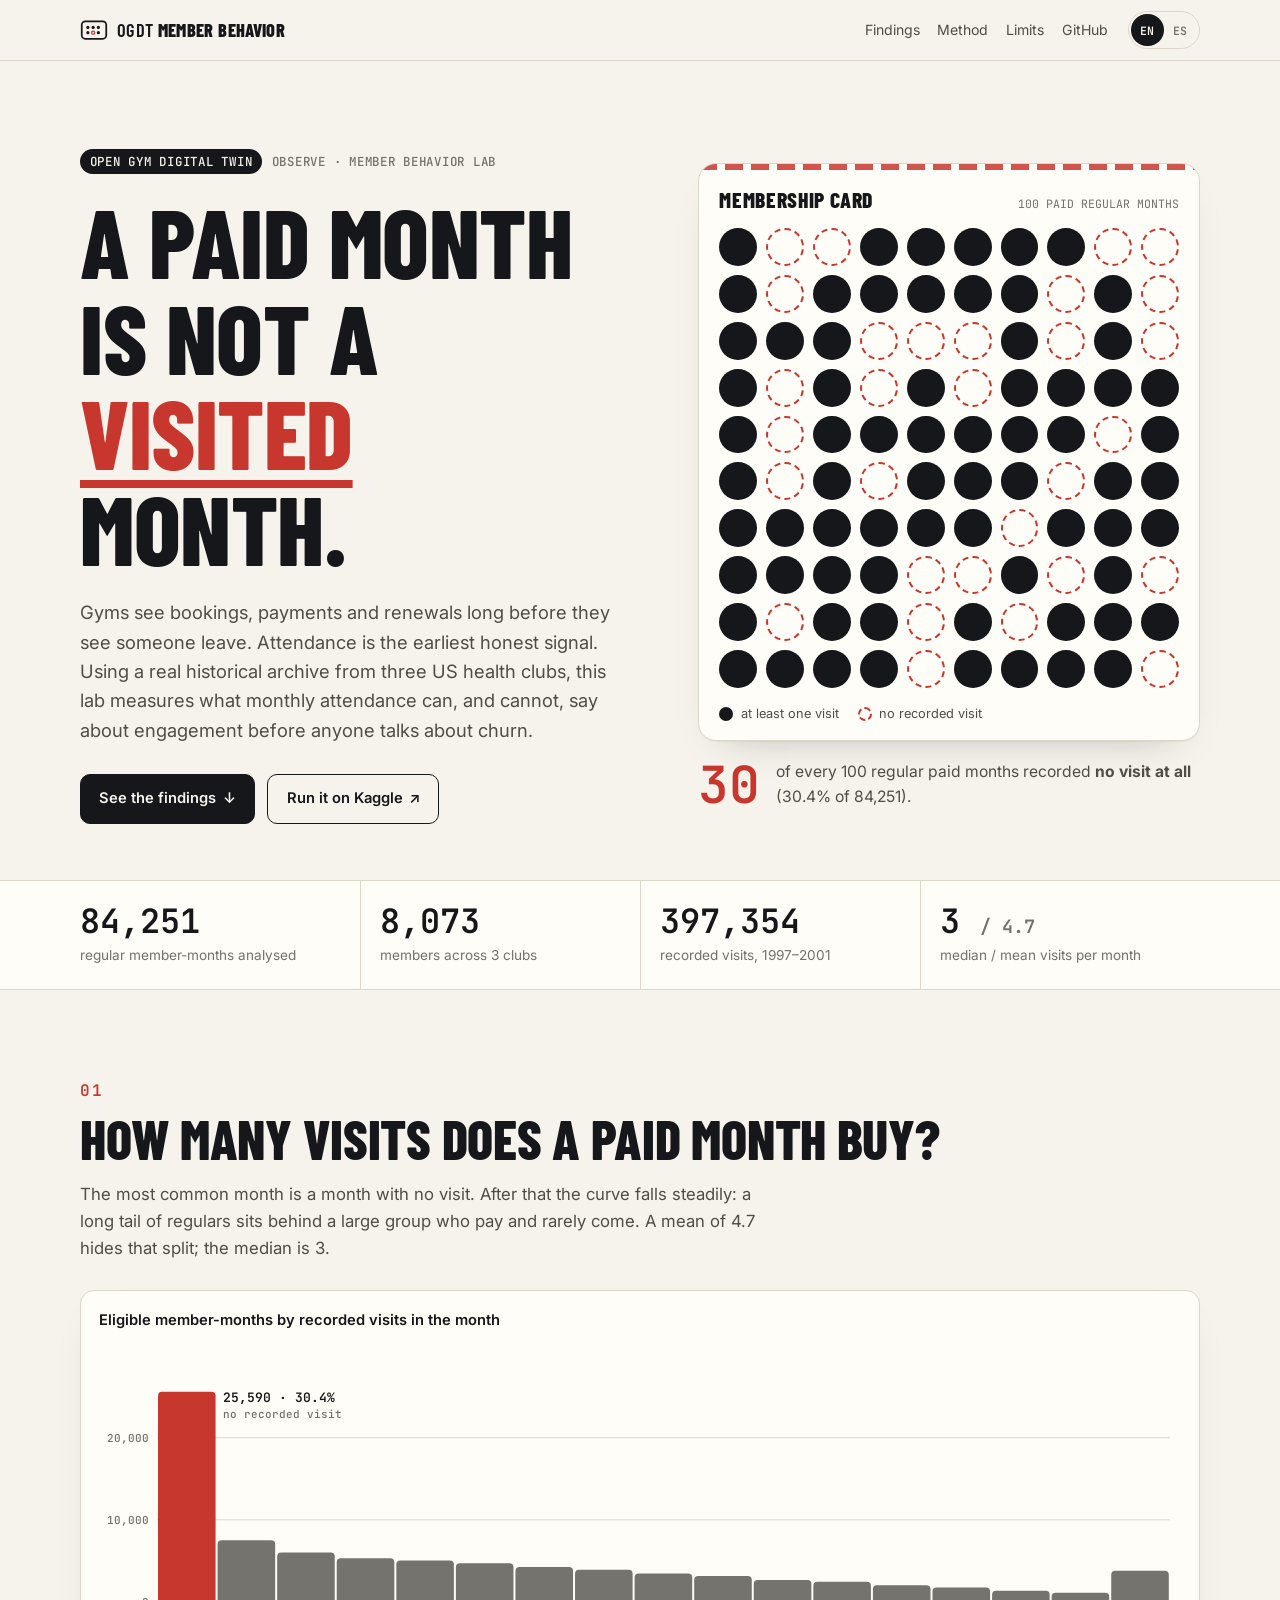
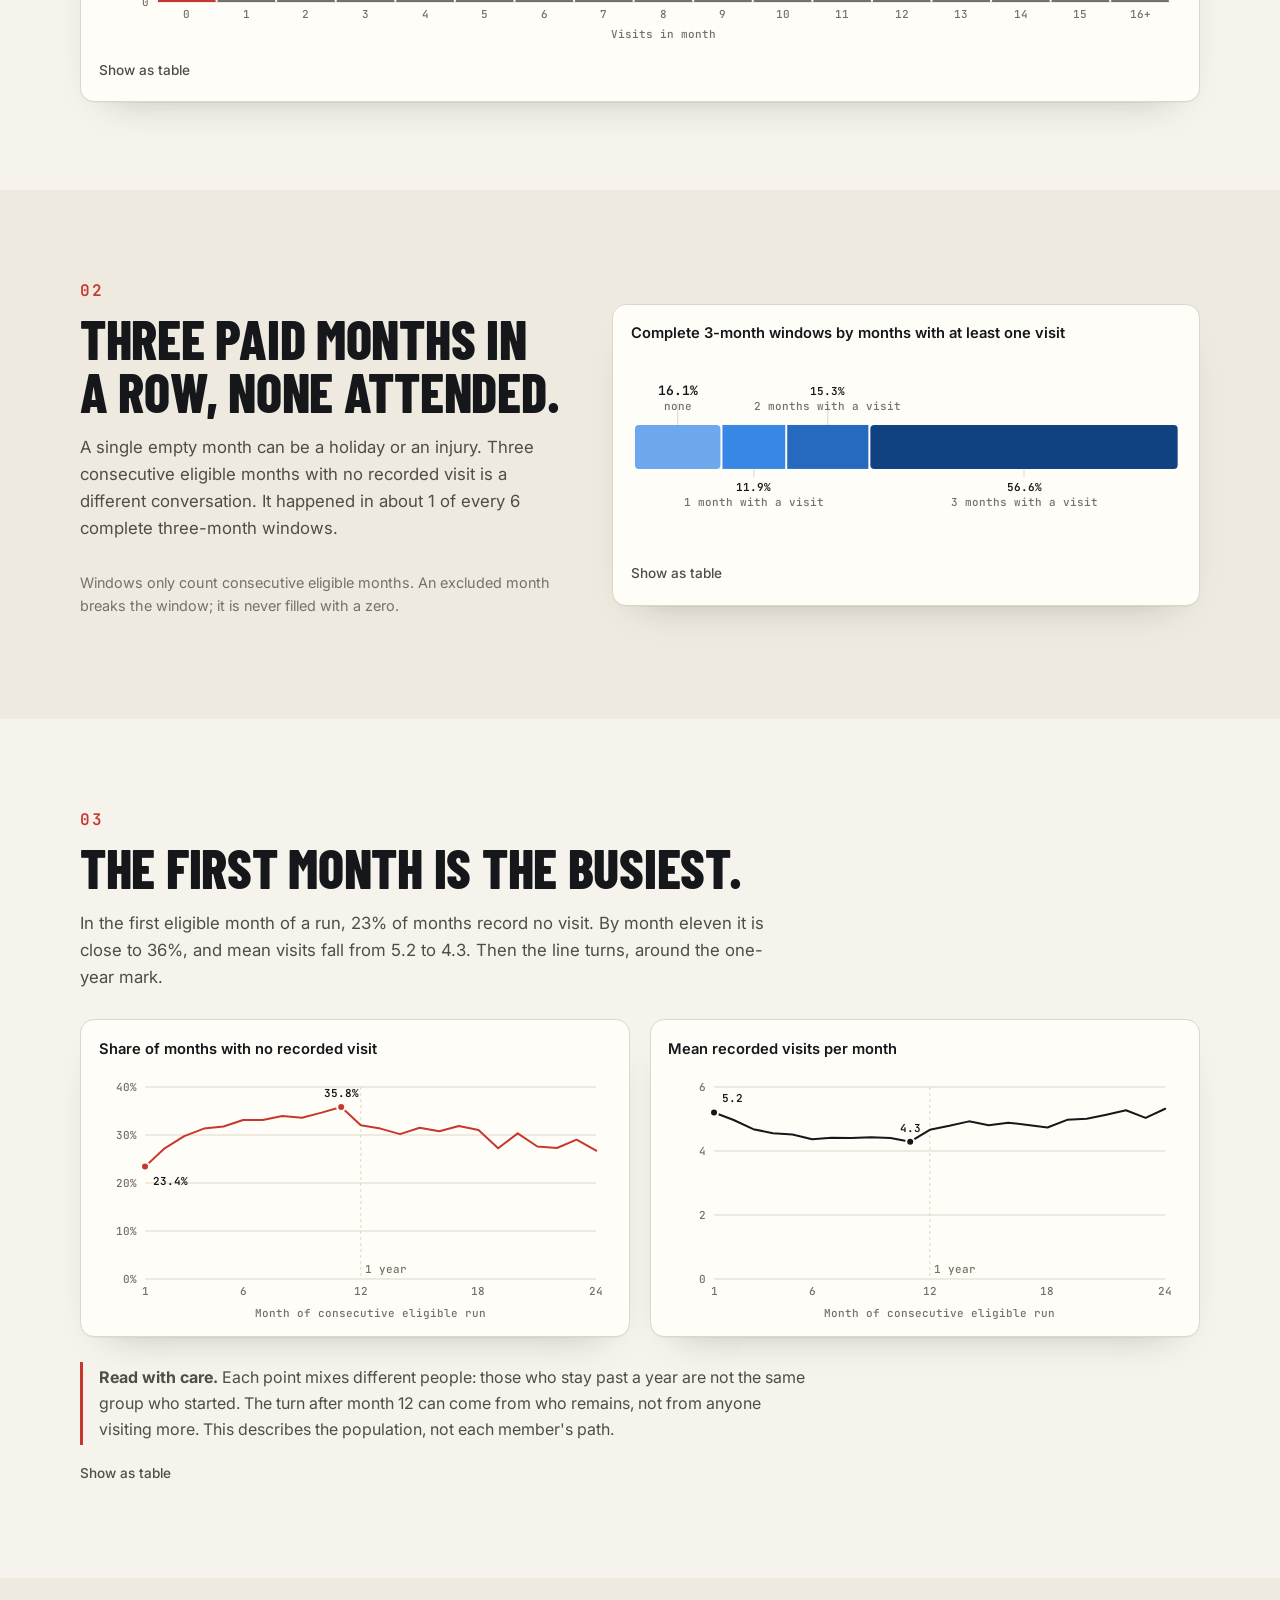
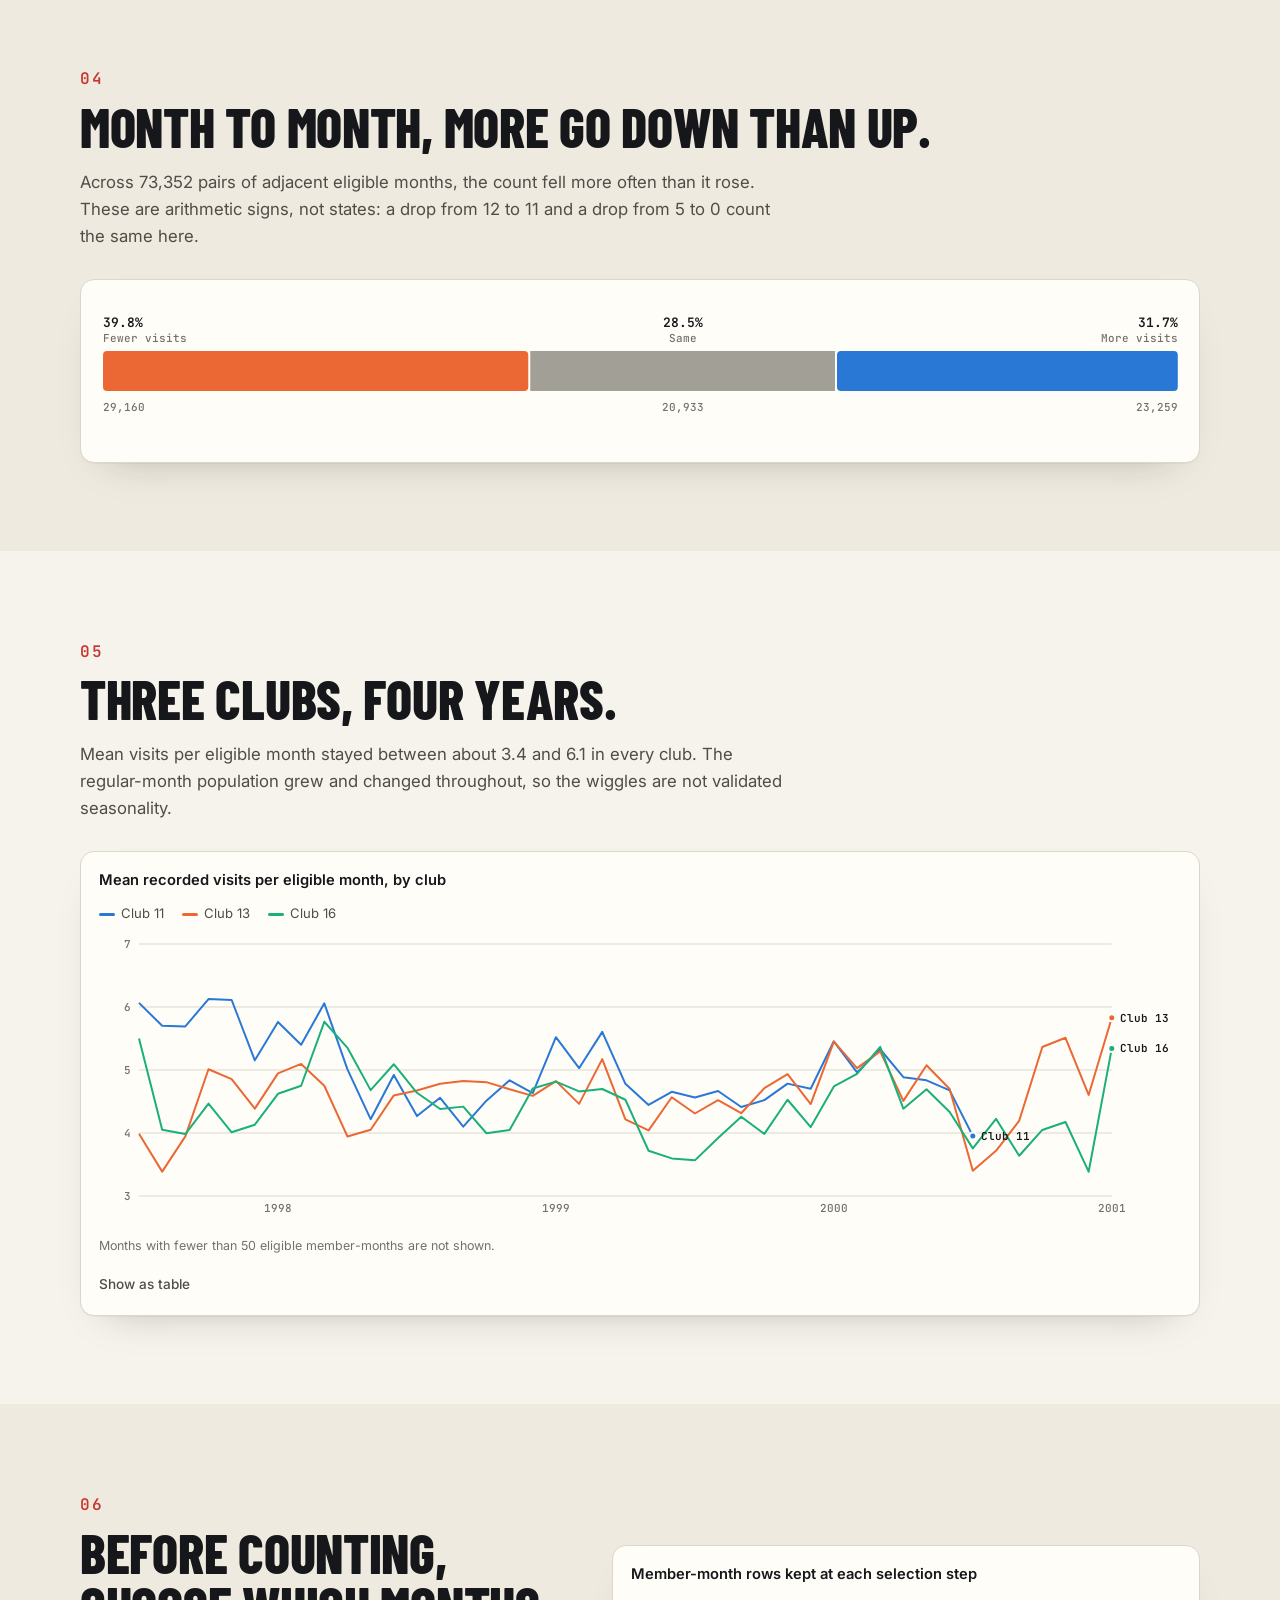
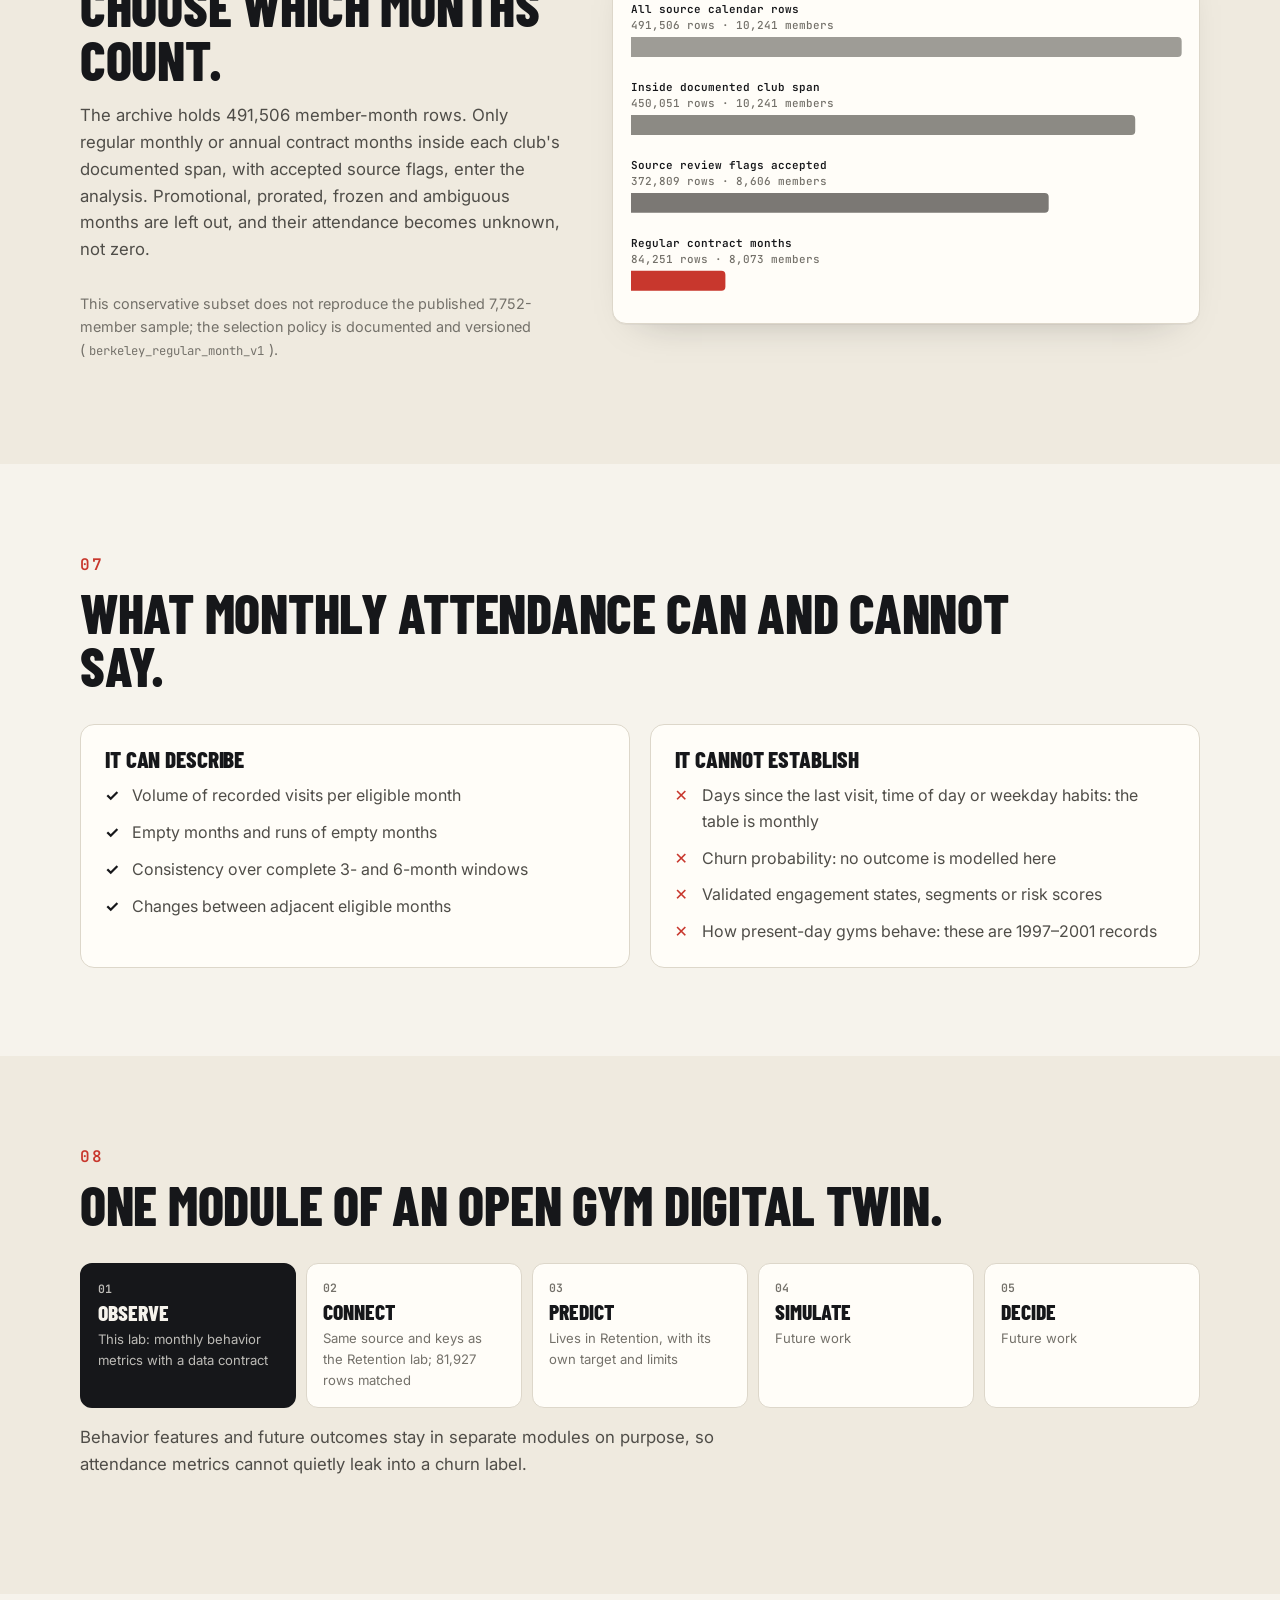
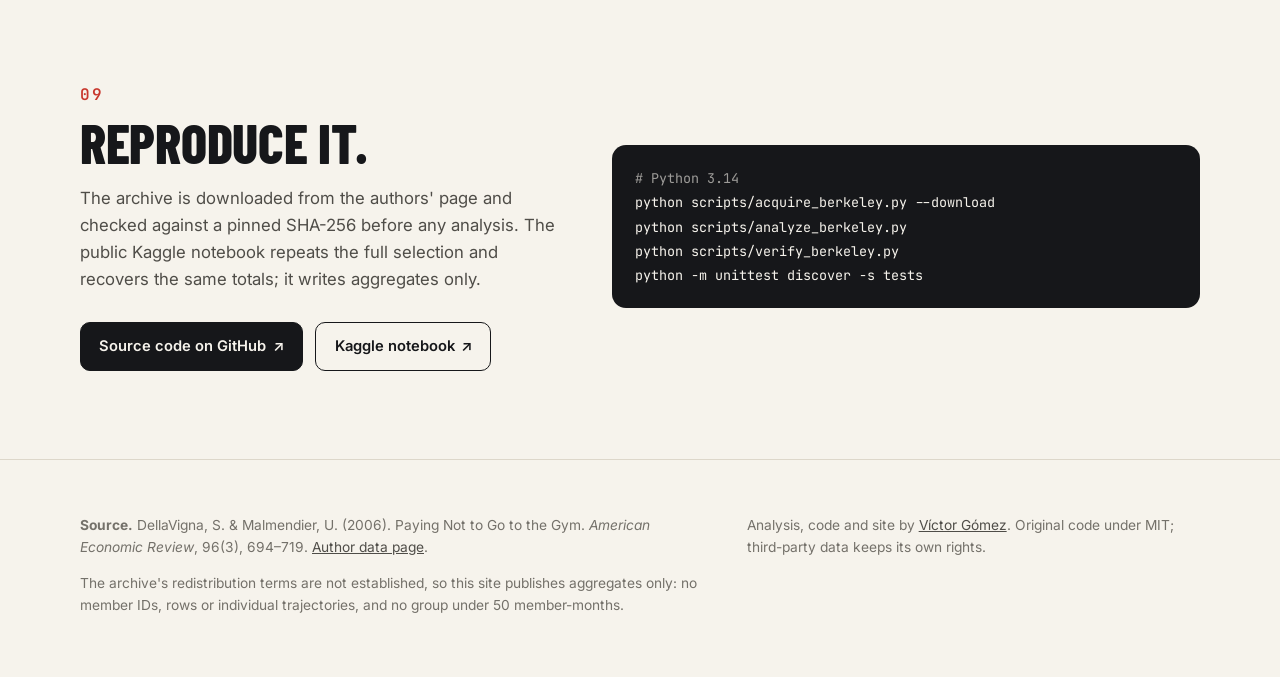
==== site/index.html @ 1318f7d4 "Prepare public release: site, clearer README, author download, aggregate-only notebook Why each chan" ====
<!doctype html>
<html lang="en">
<head>
<meta charset="utf-8">
<meta name="viewport" content="width=device-width,initial-scale=1">
<title>OGDT Member Behavior · A paid month is not a visited month</title>
<meta name="title-en" content="OGDT Member Behavior · A paid month is not a visited month">
<meta name="title-es" content="OGDT Member Behavior · Un mes pagado no es un mes entrenado">
<meta name="description" content="What can attendance alone tell us about gym member engagement before anyone talks about churn? A reproducible look at 84,251 regular member-months from a real historical health-club archive.">
<meta property="og:title" content="OGDT Member Behavior · A paid month is not a visited month">
<meta property="og:description" content="3 in 10 regular paid months recorded no visit. A reproducible, aggregate-only study of 84,251 member-months from a real historical health-club archive.">
<meta property="og:image" content="https://ogdt-member-behavior.vercel.app/assets/og.png">
<meta property="og:type" content="article">
<meta name="twitter:card" content="summary_large_image">
<meta name="theme-color" content="#f6f3ec" media="(prefers-color-scheme: light)">
<meta name="theme-color" content="#121315" media="(prefers-color-scheme: dark)">
<link rel="icon" href="assets/favicon.svg" type="image/svg+xml">
<link rel="preconnect" href="https://fonts.googleapis.com"><link rel="preconnect" href="https://fonts.gstatic.com" crossorigin>
<link href="https://fonts.googleapis.com/css2?family=Barlow+Condensed:wght@600;700;800&family=Inter:wght@400;500;600&family=JetBrains+Mono:wght@400;500;600&display=swap" rel="stylesheet">
<link rel="stylesheet" href="assets/site.css">
<script src="assets/lang.js"></script>
</head>
<body>
<a class="skip" href="#main"><span data-l="en">Skip to content</span><span data-l="es">Ir al contenido</span></a>
<header class="topbar">
  <div class="wrap bar">
    <a class="brand" href="#top" aria-label="OGDT Member Behavior">
      <svg viewBox="0 0 32 32" aria-hidden="true"><rect x="2" y="6" width="28" height="20" rx="4" fill="none" stroke="currentColor" stroke-width="2"/><g fill="currentColor"><circle cx="9" cy="13" r="1.8"/><circle cx="15" cy="13" r="1.8"/><circle cx="21" cy="13" r="1.8"/><circle cx="9" cy="19" r="1.8"/></g><circle cx="15" cy="19" r="1.8" fill="none" stroke="var(--accent)" stroke-width="1.4"/><circle cx="21" cy="19" r="1.8" fill="currentColor"/></svg>
      <span>OGDT <b>Member Behavior</b></span>
    </a>
    <nav class="nav" aria-label="Site">
      <a href="#visits"><span data-l="en">Findings</span><span data-l="es">Hallazgos</span></a>
      <a href="#method"><span data-l="en">Method</span><span data-l="es">Método</span></a>
      <a href="#limits"><span data-l="en">Limits</span><span data-l="es">Límites</span></a>
      <a href="https://github.com/victorgomezadapty/ogdt-member-behavior">GitHub</a>
    </nav>
    <div class="lang" role="group" aria-label="Language / Idioma">
      <button type="button" data-set-lang="en" aria-pressed="true">EN</button>
      <button type="button" data-set-lang="es" aria-pressed="false">ES</button>
    </div>
  </div>
</header>

<main id="main">
<section class="hero" id="top">
  <div class="wrap hero-grid">
    <div class="hero-copy">
      <p class="kicker"><span class="pill">Open Gym Digital Twin</span><span data-l="en">Observe · member behavior lab</span><span data-l="es">Observar · laboratorio de comportamiento</span></p>
      <h1 data-l="en">A paid month<br>is not a <em>visited</em> month.</h1>
      <h1 data-l="es">Un mes pagado<br>no es un mes <em>entrenado</em>.</h1>
      <p class="lead" data-l="en">Gyms see bookings, payments and renewals long before they see someone leave. Attendance is the earliest honest signal. Using a real historical archive from three US health clubs, this lab measures what monthly attendance can, and cannot, say about engagement before anyone talks about churn.</p>
      <p class="lead" data-l="es">Los gimnasios ven reservas, pagos y renovaciones mucho antes de ver a alguien irse. La asistencia es la señal honesta más temprana. Con un archivo histórico real de tres clubes de EE. UU., este laboratorio mide qué puede decir, y qué no, la asistencia mensual sobre el compromiso antes de hablar de churn.</p>
      <div class="cta">
        <a class="btn primary" href="#visits"><span data-l="en">See the findings</span><span data-l="es">Ver los hallazgos</span> ↓</a>
        <a class="btn" href="https://www.kaggle.com/code/vctorandrsgmezlpez/ogdt-member-behavior-monthly-gym-attendance"><span data-l="en">Run it on Kaggle</span><span data-l="es">Ejecutarlo en Kaggle</span> ↗</a>
      </div>
    </div>
    <figure class="card-wrap" aria-labelledby="card-caption">
      <div class="member-card">
        <div class="card-head">
          <span class="card-title"><span data-l="en">Membership card</span><span data-l="es">Tarjeta de socio</span></span>
          <span class="card-sub mono"><span data-l="en">100 paid regular months</span><span data-l="es">100 meses regulares pagados</span></span>
        </div>
        <div class="punches" id="punches" aria-hidden="true"></div>
        <div class="card-foot">
          <span class="legend-item"><i class="sw punched"></i><span data-l="en">at least one visit</span><span data-l="es">al menos una visita</span></span>
          <span class="legend-item"><i class="sw empty"></i><span data-l="en">no recorded visit</span><span data-l="es">ninguna visita registrada</span></span>
        </div>
      </div>
      <figcaption id="card-caption"><b class="big mono" data-count="30">30</b><span data-l="en">of every 100 regular paid months recorded <b>no visit at all</b> (30.4% of 84,251).</span><span data-l="es">de cada 100 meses regulares pagados <b>no registraron ninguna visita</b> (30,4 % de 84.251).</span></figcaption>
    </figure>
  </div>
</section>

<section class="stats" aria-label="Key numbers">
  <div class="wrap stat-grid">
    <div class="stat"><b class="mono" data-fmt="eligible_rows">84,251</b><span data-l="en">regular member-months analysed</span><span data-l="es">meses-socio regulares analizados</span></div>
    <div class="stat"><b class="mono" data-fmt="eligible_members">8,073</b><span data-l="en">members across 3 clubs</span><span data-l="es">socios en 3 clubes</span></div>
    <div class="stat"><b class="mono" data-fmt="recorded_events_in_eligible_rows">397,354</b><span data-l="en">recorded visits, 1997–2001</span><span data-l="es">visitas registradas, 1997–2001</span></div>
    <div class="stat"><b class="mono">3 <small>/ 4.7</small></b><span data-l="en">median / mean visits per month</span><span data-l="es">visitas por mes, mediana / media</span></div>
  </div>
</section>

<section class="chapter" id="visits">
  <div class="wrap">
    <p class="eyebrow mono">01</p>
    <h2 data-l="en">How many visits does a paid month buy?</h2>
    <h2 data-l="es">¿Cuántas visitas compra un mes pagado?</h2>
    <p class="intro" data-l="en">The most common month is a month with no visit. After that the curve falls steadily: a long tail of regulars sits behind a large group who pay and rarely come. A mean of 4.7 hides that split; the median is 3.</p>
    <p class="intro" data-l="es">El mes más frecuente es un mes sin visitas. Después la curva baja de forma sostenida: detrás de un gran grupo que paga y casi no viene hay una cola larga de habituales. La media de 4,7 esconde esa división; la mediana es 3.</p>
    <div class="chart-card">
      <div class="chart-title"><span data-l="en">Eligible member-months by recorded visits in the month</span><span data-l="es">Meses-socio elegibles según visitas registradas en el mes</span></div>
      <div class="chart" id="chart-hist" role="img" aria-label="Histogram of member-months by visits per month"></div>
      <details class="table-view"><summary><span data-l="en">Show as table</span><span data-l="es">Ver como tabla</span></summary><div data-table="hist"></div></details>
    </div>
  </div>
</section>

<section class="chapter alt" id="windows">
  <div class="wrap two-col">
    <div>
      <p class="eyebrow mono">02</p>
      <h2 data-l="en">Three paid months in a row, none attended.</h2>
      <h2 data-l="es">Tres meses pagados seguidos, ninguno entrenado.</h2>
      <p class="intro" data-l="en">A single empty month can be a holiday or an injury. Three consecutive eligible months with no recorded visit is a different conversation. It happened in about 1 of every 6 complete three-month windows.</p>
      <p class="intro" data-l="es">Un mes vacío puede ser vacaciones o una lesión. Tres meses elegibles seguidos sin ninguna visita registrada es otra conversación. Ocurrió en cerca de 1 de cada 6 ventanas completas de tres meses.</p>
      <p class="note" data-l="en">Windows only count consecutive eligible months. An excluded month breaks the window; it is never filled with a zero.</p>
      <p class="note" data-l="es">Las ventanas solo cuentan meses elegibles consecutivos. Un mes excluido rompe la ventana; nunca se rellena con un cero.</p>
    </div>
    <div class="chart-card">
      <div class="chart-title"><span data-l="en">Complete 3-month windows by months with at least one visit</span><span data-l="es">Ventanas completas de 3 meses según meses con al menos una visita</span></div>
      <div class="chart" id="chart-windows" role="img" aria-label="Share of three-month windows by number of months with a visit"></div>
      <details class="table-view"><summary><span data-l="en">Show as table</span><span data-l="es">Ver como tabla</span></summary><div data-table="windows"></div></details>
    </div>
  </div>
</section>

<section class="chapter" id="streak">
  <div class="wrap">
    <p class="eyebrow mono">03</p>
    <h2 data-l="en">The first month is the busiest.</h2>
    <h2 data-l="es">El primer mes es el más activo.</h2>
    <p class="intro" data-l="en">In the first eligible month of a run, 23% of months record no visit. By month eleven it is close to 36%, and mean visits fall from 5.2 to 4.3. Then the line turns, around the one-year mark.</p>
    <p class="intro" data-l="es">En el primer mes elegible de una racha, el 23 % de los meses no registra visitas. Hacia el mes once se acerca al 36 %, y la media baja de 5,2 a 4,3. Después la línea gira, alrededor del año.</p>
    <div class="grid-2">
      <div class="chart-card">
        <div class="chart-title"><span data-l="en">Share of months with no recorded visit</span><span data-l="es">Proporción de meses sin visita registrada</span></div>
        <div class="chart" id="chart-zero" role="img" aria-label="Share of zero-visit months by month of consecutive run"></div>
      </div>
      <div class="chart-card">
        <div class="chart-title"><span data-l="en">Mean recorded visits per month</span><span data-l="es">Media de visitas registradas por mes</span></div>
        <div class="chart" id="chart-mean" role="img" aria-label="Mean visits by month of consecutive run"></div>
      </div>
    </div>
    <p class="caveat"><b data-l="en">Read with care.</b><b data-l="es">Leer con cuidado.</b> <span data-l="en">Each point mixes different people: those who stay past a year are not the same group who started. The turn after month 12 can come from who remains, not from anyone visiting more. This describes the population, not each member's path.</span><span data-l="es">Cada punto mezcla personas distintas: quienes siguen después de un año no son el mismo grupo que empezó. El giro tras el mes 12 puede deberse a quién permanece, no a que alguien venga más. Describe a la población, no el recorrido de cada socio.</span></p>
    <details class="table-view"><summary><span data-l="en">Show as table</span><span data-l="es">Ver como tabla</span></summary><div data-table="streak"></div></details>
  </div>
</section>

<section class="chapter alt" id="change">
  <div class="wrap">
    <p class="eyebrow mono">04</p>
    <h2 data-l="en">Month to month, more go down than up.</h2>
    <h2 data-l="es">De un mes al siguiente, bajan más de los que suben.</h2>
    <p class="intro" data-l="en">Across 73,352 pairs of adjacent eligible months, the count fell more often than it rose. These are arithmetic signs, not states: a drop from 12 to 11 and a drop from 5 to 0 count the same here.</p>
    <p class="intro" data-l="es">En 73.352 pares de meses elegibles contiguos, el conteo bajó más veces de las que subió. Son signos aritméticos, no estados: pasar de 12 a 11 y de 5 a 0 cuentan igual aquí.</p>
    <div class="chart-card">
      <div class="chart" id="chart-change" role="img" aria-label="Share of adjacent month pairs with fewer, equal or more visits"></div>
    </div>
  </div>
</section>

<section class="chapter" id="clubs">
  <div class="wrap">
    <p class="eyebrow mono">05</p>
    <h2 data-l="en">Three clubs, four years.</h2>
    <h2 data-l="es">Tres clubes, cuatro años.</h2>
    <p class="intro" data-l="en">Mean visits per eligible month stayed between about 3.4 and 6.1 in every club. The regular-month population grew and changed throughout, so the wiggles are not validated seasonality.</p>
    <p class="intro" data-l="es">La media de visitas por mes elegible se mantuvo entre 3,4 y 6,1 aproximadamente en todos los clubes. La población de meses regulares creció y cambió todo el tiempo, así que las oscilaciones no son una estacionalidad validada.</p>
    <div class="chart-card">
      <div class="chart-title"><span data-l="en">Mean recorded visits per eligible month, by club</span><span data-l="es">Media de visitas registradas por mes elegible, por club</span></div>
      <div class="chart-legend" id="legend-clubs"></div>
      <div class="chart" id="chart-clubs" role="img" aria-label="Mean visits per eligible month over time for three clubs"></div>
      <p class="chart-note" data-l="en">Months with fewer than 50 eligible member-months are not shown.</p>
      <p class="chart-note" data-l="es">No se muestran meses con menos de 50 meses-socio elegibles.</p>
      <details class="table-view"><summary><span data-l="en">Show as table</span><span data-l="es">Ver como tabla</span></summary><div data-table="clubs"></div></details>
    </div>
  </div>
</section>

<section class="chapter alt" id="method">
  <div class="wrap two-col">
    <div>
      <p class="eyebrow mono">06</p>
      <h2 data-l="en">Before counting, choose which months count.</h2>
      <h2 data-l="es">Antes de contar, elegir qué meses cuentan.</h2>
      <p class="intro" data-l="en">The archive holds 491,506 member-month rows. Only regular monthly or annual contract months inside each club's documented span, with accepted source flags, enter the analysis. Promotional, prorated, frozen and ambiguous months are left out, and their attendance becomes unknown, not zero.</p>
      <p class="intro" data-l="es">El archivo tiene 491.506 filas socio-mes. Solo entran meses de contrato regular mensual o anual dentro del periodo documentado de cada club y con banderas de origen aceptadas. Los meses promocionales, prorrateados, congelados y ambiguos quedan fuera, y su asistencia pasa a ser desconocida, no cero.</p>
      <p class="note" data-l="en">This conservative subset does not reproduce the published 7,752-member sample; the selection policy is documented and versioned (<code>berkeley_regular_month_v1</code>).</p>
      <p class="note" data-l="es">Este subconjunto conservador no reproduce la muestra publicada de 7.752 socios; la política de selección está documentada y versionada (<code>berkeley_regular_month_v1</code>).</p>
    </div>
    <div class="chart-card">
      <div class="chart-title"><span data-l="en">Member-month rows kept at each selection step</span><span data-l="es">Filas socio-mes que quedan en cada paso de selección</span></div>
      <div class="chart" id="chart-funnel" role="img" aria-label="Selection funnel from source rows to regular contract months"></div>
    </div>
  </div>
</section>

<section class="chapter" id="limits">
  <div class="wrap">
    <p class="eyebrow mono">07</p>
    <h2 data-l="en">What monthly attendance can and cannot say.</h2>
    <h2 data-l="es">Lo que la asistencia mensual puede y no puede decir.</h2>
    <div class="can-cannot">
      <div class="can">
        <h3 data-l="en">It can describe</h3><h3 data-l="es">Puede describir</h3>
        <ul>
          <li data-l="en">Volume of recorded visits per eligible month</li><li data-l="es">El volumen de visitas registradas por mes elegible</li>
          <li data-l="en">Empty months and runs of empty months</li><li data-l="es">Meses vacíos y rachas de meses vacíos</li>
          <li data-l="en">Consistency over complete 3- and 6-month windows</li><li data-l="es">Constancia en ventanas completas de 3 y 6 meses</li>
          <li data-l="en">Changes between adjacent eligible months</li><li data-l="es">Cambios entre meses elegibles contiguos</li>
        </ul>
      </div>
      <div class="cannot">
        <h3 data-l="en">It cannot establish</h3><h3 data-l="es">No puede establecer</h3>
        <ul>
          <li data-l="en">Days since the last visit, time of day or weekday habits: the table is monthly</li><li data-l="es">Días desde la última visita, horario o día de la semana: la tabla es mensual</li>
          <li data-l="en">Churn probability: no outcome is modelled here</li><li data-l="es">Probabilidad de churn: aquí no se modela ningún resultado</li>
          <li data-l="en">Validated engagement states, segments or risk scores</li><li data-l="es">Estados de compromiso, segmentos o puntuaciones de riesgo validados</li>
          <li data-l="en">How present-day gyms behave: these are 1997–2001 records</li><li data-l="es">Cómo se comportan los gimnasios actuales: son registros de 1997–2001</li>
        </ul>
      </div>
    </div>
  </div>
</section>

<section class="chapter alt" id="twin">
  <div class="wrap">
    <p class="eyebrow mono">08</p>
    <h2 data-l="en">One module of an open gym digital twin.</h2>
    <h2 data-l="es">Un módulo de un gemelo digital abierto de gimnasio.</h2>
    <ol class="pipeline">
      <li class="active"><b data-l="en">Observe</b><b data-l="es">Observar</b><span data-l="en">This lab: monthly behavior metrics with a data contract</span><span data-l="es">Este laboratorio: métricas mensuales con contrato de datos</span></li>
      <li><b data-l="en">Connect</b><b data-l="es">Conectar</b><span data-l="en">Same source and keys as the Retention lab; 81,927 rows matched</span><span data-l="es">Misma fuente y claves que Retention; 81.927 filas cotejadas</span></li>
      <li><b data-l="en">Predict</b><b data-l="es">Predecir</b><span data-l="en">Lives in Retention, with its own target and limits</span><span data-l="es">Vive en Retention, con su propio objetivo y límites</span></li>
      <li><b data-l="en">Simulate</b><b data-l="es">Simular</b><span data-l="en">Future work</span><span data-l="es">Trabajo futuro</span></li>
      <li><b data-l="en">Decide</b><b data-l="es">Decidir</b><span data-l="en">Future work</span><span data-l="es">Trabajo futuro</span></li>
    </ol>
    <p class="intro" data-l="en">Behavior features and future outcomes stay in separate modules on purpose, so attendance metrics cannot quietly leak into a churn label.</p>
    <p class="intro" data-l="es">Las métricas de conducta y los resultados futuros viven en módulos separados a propósito, para que la asistencia no se filtre sin querer en una etiqueta de churn.</p>
  </div>
</section>

<section class="chapter" id="reproduce">
  <div class="wrap two-col">
    <div>
      <p class="eyebrow mono">09</p>
      <h2 data-l="en">Reproduce it.</h2>
      <h2 data-l="es">Reprodúcelo.</h2>
      <p class="intro" data-l="en">The archive is downloaded from the authors' page and checked against a pinned SHA-256 before any analysis. The public Kaggle notebook repeats the full selection and recovers the same totals; it writes aggregates only.</p>
      <p class="intro" data-l="es">El archivo se descarga de la página de los autores y se comprueba contra un SHA-256 fijado antes de cualquier análisis. El notebook público de Kaggle repite toda la selección y obtiene los mismos totales; solo escribe agregados.</p>
      <div class="cta">
        <a class="btn primary" href="https://github.com/victorgomezadapty/ogdt-member-behavior"><span data-l="en">Source code on GitHub</span><span data-l="es">Código en GitHub</span> ↗</a>
        <a class="btn" href="https://www.kaggle.com/code/vctorandrsgmezlpez/ogdt-member-behavior-monthly-gym-attendance"><span data-l="en">Kaggle notebook</span><span data-l="es">Notebook en Kaggle</span> ↗</a>
      </div>
    </div>
    <pre class="code mono" aria-label="Commands"><span class="c"># Python 3.14</span>
python scripts/acquire_berkeley.py --download
python scripts/analyze_berkeley.py
python scripts/verify_berkeley.py
python -m unittest discover -s tests</pre>
  </div>
</section>
</main>

<footer class="footer">
  <div class="wrap foot-grid">
    <div>
      <p><b data-l="en">Source.</b><b data-l="es">Fuente.</b> DellaVigna, S. &amp; Malmendier, U. (2006). Paying Not to Go to the Gym. <i>American Economic Review</i>, 96(3), 694–719. <a href="https://eml.berkeley.edu/~sdellavi/data/gymdata.shtml"><span data-l="en">Author data page</span><span data-l="es">Página de datos de los autores</span></a>.</p>
      <p data-l="en">The archive's redistribution terms are not established, so this site publishes aggregates only: no member IDs, rows or individual trajectories, and no group under 50 member-months.</p>
      <p data-l="es">Los términos de redistribución del archivo no están establecidos, así que este sitio publica solo agregados: ningún ID, fila ni trayectoria individual, y ningún grupo de menos de 50 meses-socio.</p>
    </div>
    <div>
      <p data-l="en">Analysis, code and site by <a href="https://victor-gomez-portfolio.vercel.app">Víctor Gómez</a>. Original code under MIT; third-party data keeps its own rights.</p>
      <p data-l="es">Análisis, código y sitio de <a href="https://victor-gomez-portfolio.vercel.app">Víctor Gómez</a>. Código original bajo MIT; los datos de terceros conservan sus propios derechos.</p>
    </div>
  </div>
</footer>

<div class="tooltip" id="tooltip" role="status" aria-live="polite" hidden></div>
<script src="assets/data.js"></script>
<script src="assets/app.js"></script>
</body>
</html>
---- site/assets/site.css ----
/* OGDT Member Behavior: chalk-and-rubber-floor palette, gym signage type. */
:root {
  color-scheme: light;
  --bg: #f6f3ec;
  --bg-alt: #efeadf;
  --surface: #fffdf8;
  --ink: #16171a;
  --ink-2: #4f4d48;
  --muted: #74716a;
  --line: #ddd7ca;
  --grid: #e8e3d8;
  --accent: #c8372d;          /* the empty month */
  --accent-soft: #f6d9d4;
  --punch: #16171a;
  --series-1: #2a78d6;        /* club 11 */
  --series-2: #eb6834;        /* club 13 */
  --series-3: #1baf7a;        /* club 16 */
  --ord-0: #6da7ec; --ord-1: #3987e5; --ord-2: #256abf; --ord-3: #104281;
  --down: #eb6834; --same: #a29f97; --up: #2a78d6;
  --shadow: 0 1px 0 rgba(22, 23, 26, .04), 0 18px 40px -28px rgba(22, 23, 26, .35);
  --radius: 14px;
  --display: "Barlow Condensed", "Arial Narrow", sans-serif;
  --body: "Inter", system-ui, -apple-system, "Segoe UI", sans-serif;
  --mono: "JetBrains Mono", ui-monospace, "Cascadia Mono", monospace;
}
@media (prefers-color-scheme: dark) {
  :root:not([data-theme="light"]) {
    color-scheme: dark;
    --bg: #121315; --bg-alt: #17181b; --surface: #1c1d21;
    --ink: #f1eee7; --ink-2: #c9c5bb; --muted: #9c988e;
    --line: #2e3035; --grid: #26282c;
    --accent: #f0604f; --accent-soft: #3a1f1c; --punch: #f1eee7;
    --series-1: #3987e5; --series-2: #d95926; --series-3: #199e70;
    --ord-0: #184f95; --ord-1: #256abf; --ord-2: #3987e5; --ord-3: #86b6ef;
    --down: #d95926; --same: #6f6c66; --up: #3987e5;
    --shadow: 0 1px 0 rgba(0, 0, 0, .3), 0 18px 40px -26px rgba(0, 0, 0, .8);
  }
}
:root[data-theme="dark"] {
  color-scheme: dark;
  --bg: #121315; --bg-alt: #17181b; --surface: #1c1d21;
  --ink: #f1eee7; --ink-2: #c9c5bb; --muted: #9c988e;
  --line: #2e3035; --grid: #26282c;
  --accent: #f0604f; --accent-soft: #3a1f1c; --punch: #f1eee7;
  --series-1: #3987e5; --series-2: #d95926; --series-3: #199e70;
  --ord-0: #184f95; --ord-1: #256abf; --ord-2: #3987e5; --ord-3: #86b6ef;
  --down: #d95926; --same: #6f6c66; --up: #3987e5;
}

* { box-sizing: border-box; }
html { scroll-behavior: smooth; -webkit-text-size-adjust: 100%; }
body { margin: 0; background: var(--bg); color: var(--ink); font: 400 16px/1.6 var(--body); overflow-x: hidden; }
html[lang="en"] [data-l="es"], html[lang="es"] [data-l="en"] { display: none !important; }
a { color: inherit; }
code, .mono { font-family: var(--mono); }
code { font-size: .85em; background: var(--bg-alt); padding: .1em .35em; border-radius: 4px; }
.wrap { width: min(1120px, 100% - 32px); margin-inline: auto; }
.skip { position: absolute; left: -999px; top: 8px; background: var(--ink); color: var(--bg); padding: .5rem .8rem; border-radius: 6px; z-index: 30; }
.skip:focus { left: 16px; }
:focus-visible { outline: 3px solid var(--series-1); outline-offset: 3px; border-radius: 4px; }

/* Top bar */
.topbar { position: sticky; top: 0; z-index: 20; background: color-mix(in srgb, var(--bg) 88%, transparent); backdrop-filter: blur(10px); border-bottom: 1px solid var(--line); }
.bar { display: flex; align-items: center; gap: 1.25rem; min-height: 60px; }
.brand { display: inline-flex; align-items: center; gap: .55rem; text-decoration: none; font: 600 1.15rem/1 var(--display); letter-spacing: .02em; text-transform: uppercase; }
.brand svg { width: 28px; height: 28px; }
.brand b { font-weight: 800; }
.nav { display: flex; gap: 1.1rem; margin-left: auto; font-size: .88rem; }
.nav a { text-decoration: none; color: var(--ink-2); }
.nav a:hover { color: var(--ink); }
.lang { display: flex; border: 1px solid var(--line); border-radius: 999px; padding: 2px; }
.lang button { font: 600 .72rem var(--mono); border: 0; background: none; color: var(--muted); padding: .35rem .6rem; border-radius: 999px; cursor: pointer; min-height: 32px; }
.lang button[aria-pressed="true"] { background: var(--ink); color: var(--bg); }

/* Hero */
.hero { padding: clamp(2.5rem, 7vw, 5.5rem) 0 clamp(2rem, 5vw, 3.5rem); }
.hero-grid { display: grid; grid-template-columns: minmax(0, 1.05fr) minmax(0, .95fr); gap: clamp(2rem, 5vw, 4rem); align-items: center; }
.kicker { display: flex; flex-wrap: wrap; align-items: center; gap: .6rem; margin: 0 0 1.2rem; font: 500 .78rem var(--mono); color: var(--muted); text-transform: uppercase; letter-spacing: .06em; }
.pill { background: var(--ink); color: var(--bg); padding: .25rem .6rem; border-radius: 999px; }
h1, h2, h3 { font-family: var(--display); font-weight: 800; line-height: .98; letter-spacing: -.005em; margin: 0; text-transform: uppercase; }
h1 { font-size: clamp(3rem, 8.2vw, 6.1rem); }
h1 em { font-style: normal; color: var(--accent); text-decoration: underline; text-decoration-thickness: .08em; text-underline-offset: .1em; }
.lead { font-size: clamp(1.02rem, 1.6vw, 1.15rem); color: var(--ink-2); max-width: 36em; margin: 1.4rem 0 0; }
.cta { display: flex; flex-wrap: wrap; gap: .75rem; margin-top: 1.8rem; }
.btn { display: inline-flex; align-items: center; gap: .4rem; min-height: 46px; padding: .75rem 1.15rem; border-radius: 10px; border: 1.5px solid var(--ink); text-decoration: none; font-weight: 600; font-size: .92rem; transition: transform .2s ease, background .2s ease; }
.btn:hover { transform: translateY(-1px); }
.btn.primary { background: var(--ink); color: var(--bg); }

/* Membership card */
.card-wrap { margin: 0; }
.member-card { background: var(--surface); border: 1px solid var(--line); border-radius: 18px; box-shadow: var(--shadow); padding: 1.2rem 1.25rem 1rem; position: relative; overflow: hidden; }
.member-card::before { content: ""; position: absolute; inset: 0 0 auto 0; height: 6px; background: repeating-linear-gradient(90deg, var(--accent) 0 18px, transparent 18px 26px); opacity: .85; }
.card-head { display: flex; justify-content: space-between; align-items: baseline; gap: 1rem; margin: .4rem 0 .9rem; }
.card-title { font: 800 1.35rem/1 var(--display); text-transform: uppercase; letter-spacing: .03em; }
.card-sub { font-size: .72rem; color: var(--muted); text-transform: uppercase; }
.punches { display: grid; grid-template-columns: repeat(10, 1fr); gap: clamp(5px, 1.2vw, 9px); }
.punch { aspect-ratio: 1; border-radius: 50%; background: var(--punch); transform: scale(.25); opacity: 0; transition: transform .35s cubic-bezier(.3, 1.5, .5, 1), opacity .25s ease; }
.punch.empty { background: transparent; border: 2px dashed var(--accent); }
.punch.on { transform: scale(1); opacity: 1; }
.card-foot { display: flex; flex-wrap: wrap; gap: .4rem 1.2rem; margin-top: 1rem; font-size: .8rem; color: var(--ink-2); }
.legend-item { display: inline-flex; align-items: center; gap: .45rem; }
.sw { width: 14px; height: 14px; border-radius: 50%; display: inline-block; }
.sw.punched { background: var(--punch); }
.sw.empty { border: 2px dashed var(--accent); }
.card-wrap figcaption { display: flex; align-items: center; gap: 1rem; margin-top: 1.1rem; color: var(--ink-2); font-size: .98rem; }
.card-wrap .big { font-size: 3.2rem; line-height: 1; color: var(--accent); font-weight: 600; }

/* Stats */
.stats { border-block: 1px solid var(--line); background: var(--surface); }
.stat-grid { display: grid; grid-template-columns: repeat(4, minmax(0, 1fr)); }
.stat { padding: 1.4rem 1.2rem; border-left: 1px solid var(--line); display: flex; flex-direction: column; gap: .3rem; }
.stat:first-child { border-left: 0; padding-left: 0; }
.stat b { font-size: clamp(1.5rem, 3vw, 2.1rem); font-weight: 600; line-height: 1.1; }
.stat b small { font-size: .55em; color: var(--muted); }
.stat span { font-size: .85rem; color: var(--muted); }

/* Chapters */
.chapter { padding: clamp(3rem, 7vw, 5.5rem) 0; }
.chapter.alt { background: var(--bg-alt); }
.eyebrow { color: var(--accent); font-weight: 600; margin: 0 0 .5rem; letter-spacing: .1em; }
h2 { font-size: clamp(2.1rem, 4.8vw, 3.4rem); max-width: 18em; }
h3 { font-size: 1.45rem; margin-bottom: .8rem; }
.intro { color: var(--ink-2); font-size: 1.05rem; max-width: 42em; margin: 1rem 0 1.8rem; }
.note { color: var(--muted); font-size: .9rem; max-width: 38em; }
.two-col { display: grid; grid-template-columns: minmax(0, .9fr) minmax(0, 1.1fr); gap: clamp(1.5rem, 4vw, 3.5rem); align-items: center; }
.grid-2 { display: grid; grid-template-columns: repeat(2, minmax(0, 1fr)); gap: 1.2rem; }
.chart-card { background: var(--surface); border: 1px solid var(--line); border-radius: var(--radius); padding: 1.1rem 1.1rem .9rem; box-shadow: var(--shadow); min-width: 0; }
.chart-title { font-weight: 600; font-size: .92rem; margin-bottom: .6rem; }
.chart { width: 100%; position: relative; }
.chart svg { display: block; width: 100%; height: auto; overflow: visible; }
.chart-note { color: var(--muted); font-size: .78rem; margin: .4rem 0 0; }
.chart-legend { display: flex; flex-wrap: wrap; gap: .4rem 1.1rem; font-size: .82rem; color: var(--ink-2); margin-bottom: .4rem; }
.chart-legend i { width: 16px; height: 3px; border-radius: 2px; display: inline-block; margin-right: .4rem; vertical-align: middle; }
.caveat { border-left: 3px solid var(--accent); padding: .2rem 0 .2rem 1rem; color: var(--ink-2); max-width: 46em; margin: 1.6rem 0 0; }

/* Chart text uses text tokens, never series colors */
.axis text, .lbl { fill: var(--muted); font: 500 11px var(--mono); }
.lbl.strong { fill: var(--ink); font-weight: 600; }
.lbl.big { font-size: 13px; }
.axis line, .axis path { stroke: var(--line); }
.gridline { stroke: var(--grid); stroke-width: 1; }
.hit { fill: transparent; cursor: crosshair; }

.table-view { margin-top: .8rem; font-size: .85rem; }
.table-view summary { cursor: pointer; color: var(--ink-2); font-weight: 500; min-height: 32px; display: inline-flex; align-items: center; }
.table-view table { border-collapse: collapse; margin-top: .6rem; width: 100%; font-family: var(--mono); font-size: .78rem; }
.table-view th, .table-view td { text-align: right; padding: .3rem .6rem; border-bottom: 1px solid var(--line); }
.table-view th:first-child, .table-view td:first-child { text-align: left; }
.table-view .scroll { max-height: 320px; overflow: auto; }

/* Can / cannot */
.can-cannot { display: grid; grid-template-columns: repeat(2, minmax(0, 1fr)); gap: 1.2rem; margin-top: 2rem; }
.can, .cannot { background: var(--surface); border: 1px solid var(--line); border-radius: var(--radius); padding: 1.4rem 1.5rem; }
.can ul, .cannot ul { list-style: none; padding: 0; margin: 0; display: grid; gap: .7rem; }
.can li, .cannot li { padding-left: 1.7rem; position: relative; color: var(--ink-2); }
.can li::before { content: "✓"; position: absolute; left: 0; color: var(--ink); font-weight: 700; }
.cannot li::before { content: "✕"; position: absolute; left: 0; color: var(--accent); font-weight: 700; }

/* Pipeline */
.pipeline { list-style: none; padding: 0; margin: 2rem 0 0; display: grid; grid-template-columns: repeat(5, minmax(0, 1fr)); gap: .6rem; counter-reset: step; }
.pipeline li { background: var(--surface); border: 1px solid var(--line); border-radius: 12px; padding: 1rem; display: flex; flex-direction: column; gap: .35rem; position: relative; counter-increment: step; }
.pipeline li::before { content: "0" counter(step); font: 600 .72rem var(--mono); color: var(--muted); }
.pipeline li b { font: 800 1.35rem/1 var(--display); text-transform: uppercase; }
.pipeline li span { font-size: .82rem; color: var(--muted); }
.pipeline li.active { border: 2px solid var(--ink); background: var(--ink); color: var(--bg); }
.pipeline li.active span, .pipeline li.active::before { color: color-mix(in srgb, var(--bg) 75%, transparent); }

.code { background: var(--ink); color: var(--bg); border-radius: var(--radius); padding: 1.3rem 1.4rem; font-size: .84rem; line-height: 1.8; overflow-x: auto; margin: 0; }
.code .c { opacity: .6; }

.footer { border-top: 1px solid var(--line); padding: 2.5rem 0 3rem; font-size: .86rem; color: var(--muted); }
.foot-grid { display: grid; grid-template-columns: 1.4fr 1fr; gap: 2rem; }
.footer a { color: var(--ink-2); }

.tooltip { position: fixed; z-index: 40; pointer-events: none; background: var(--ink); color: var(--bg); font: 500 .78rem/1.45 var(--body); padding: .5rem .65rem; border-radius: 8px; box-shadow: 0 10px 24px -10px rgba(0, 0, 0, .5); max-width: 240px; }
.tooltip b { font-family: var(--mono); }

@media (max-width: 900px) {
  .hero-grid, .two-col, .foot-grid { grid-template-columns: 1fr; }
  .pipeline { grid-template-columns: 1fr; }
  .stat-grid { grid-template-columns: repeat(2, minmax(0, 1fr)); }
  .stat:nth-child(3) { border-left: 0; padding-left: 0; }
  .stat:nth-child(n+3) { border-top: 1px solid var(--line); }
}
@media (max-width: 640px) {
  .nav { display: none; }
  .lang { margin-left: auto; }
  .grid-2, .can-cannot { grid-template-columns: 1fr; }
  .stat { padding: 1.1rem .8rem; }
  .card-wrap .big { font-size: 2.5rem; }
}
@media (prefers-reduced-motion: reduce) {
  html { scroll-behavior: auto; }
  .punch { transition: none; }
  .btn { transition: none; }
}
@media (forced-colors: active) {
  .punch { background: CanvasText; }
  .punch.empty { background: Canvas; border-color: CanvasText; }
}
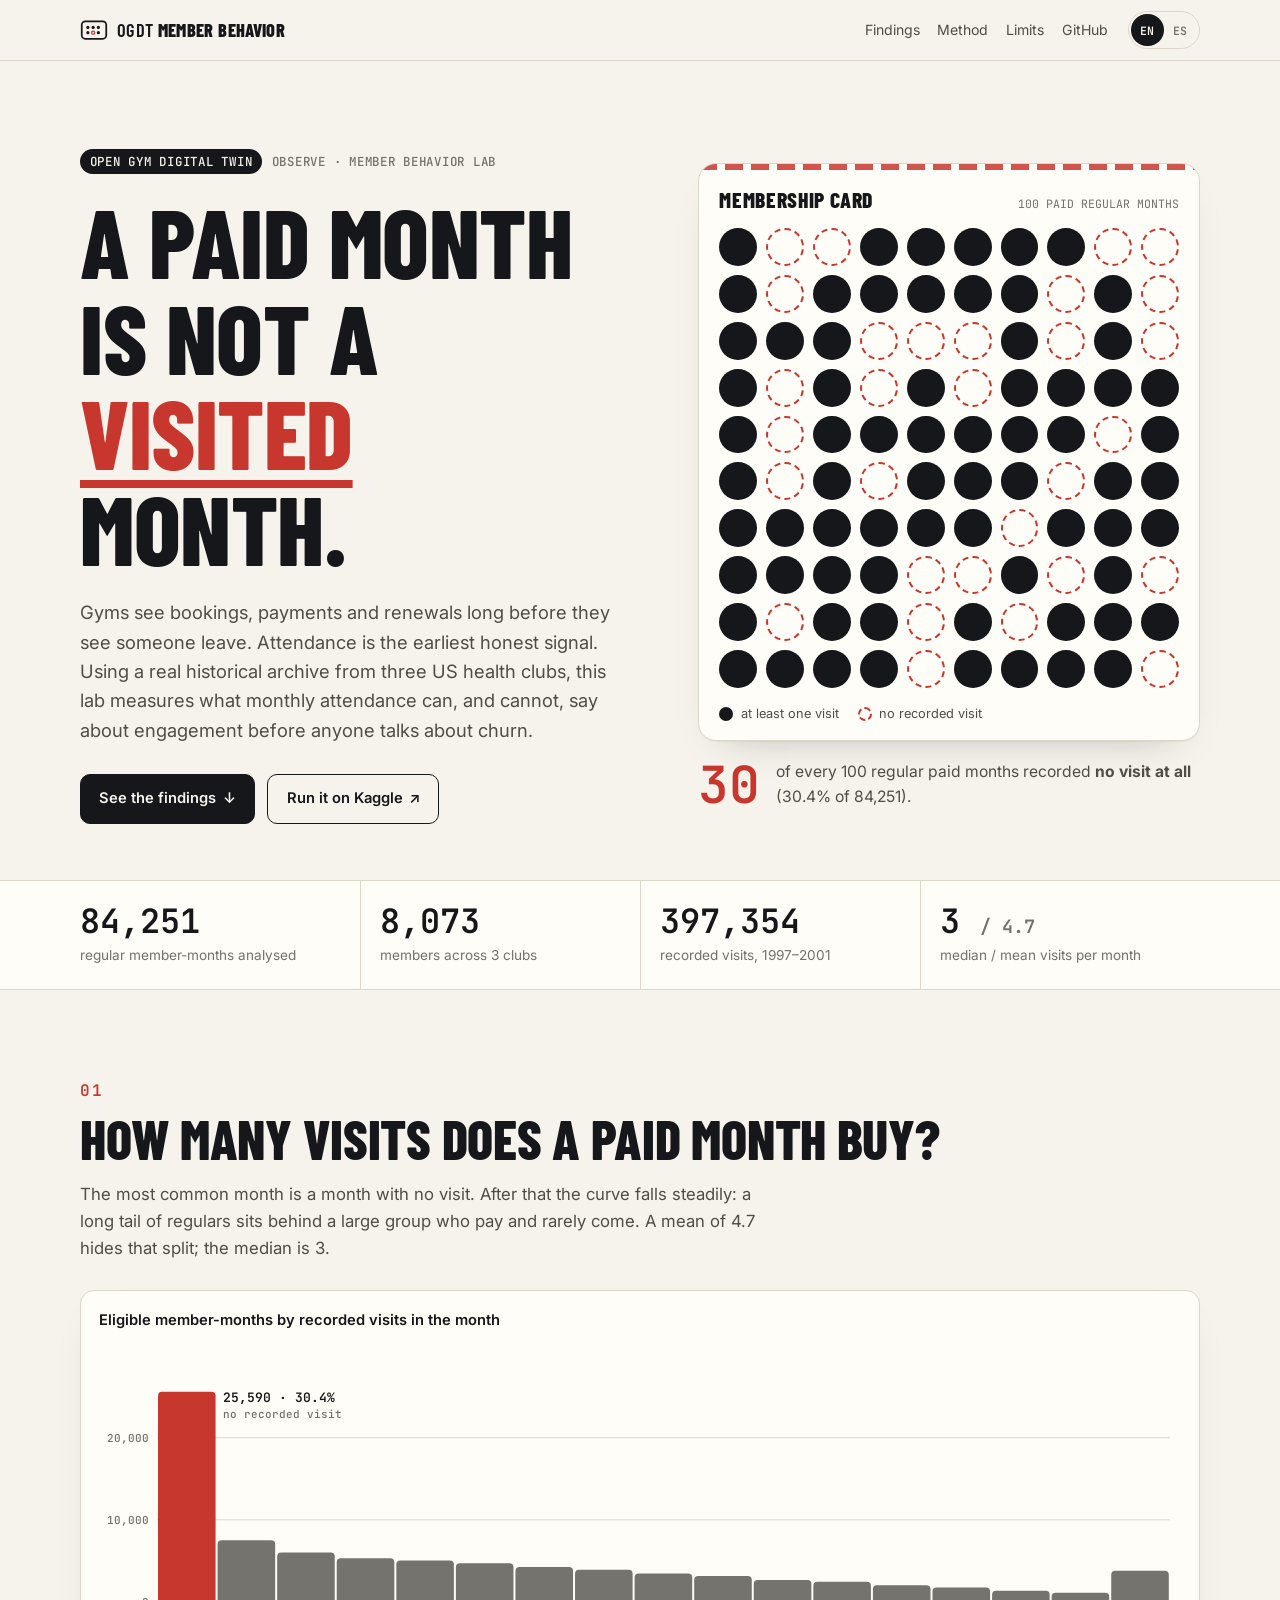
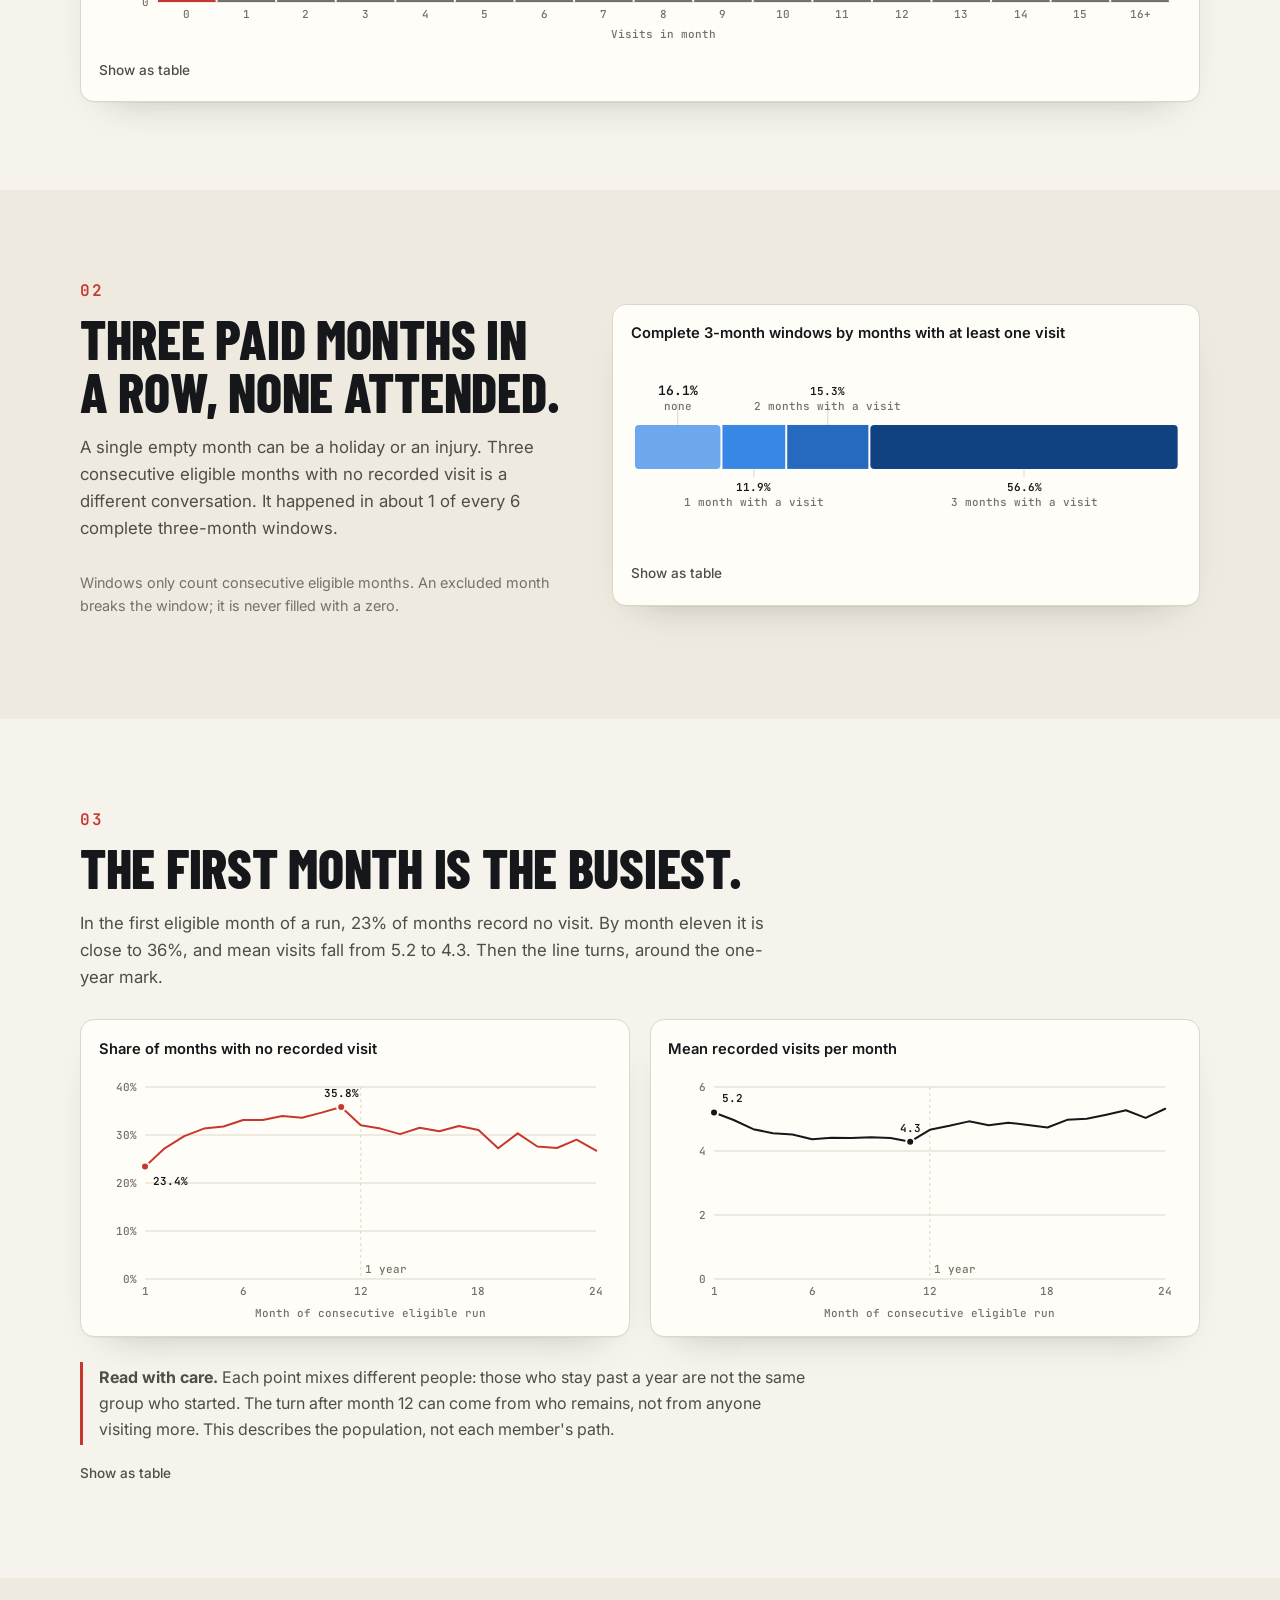
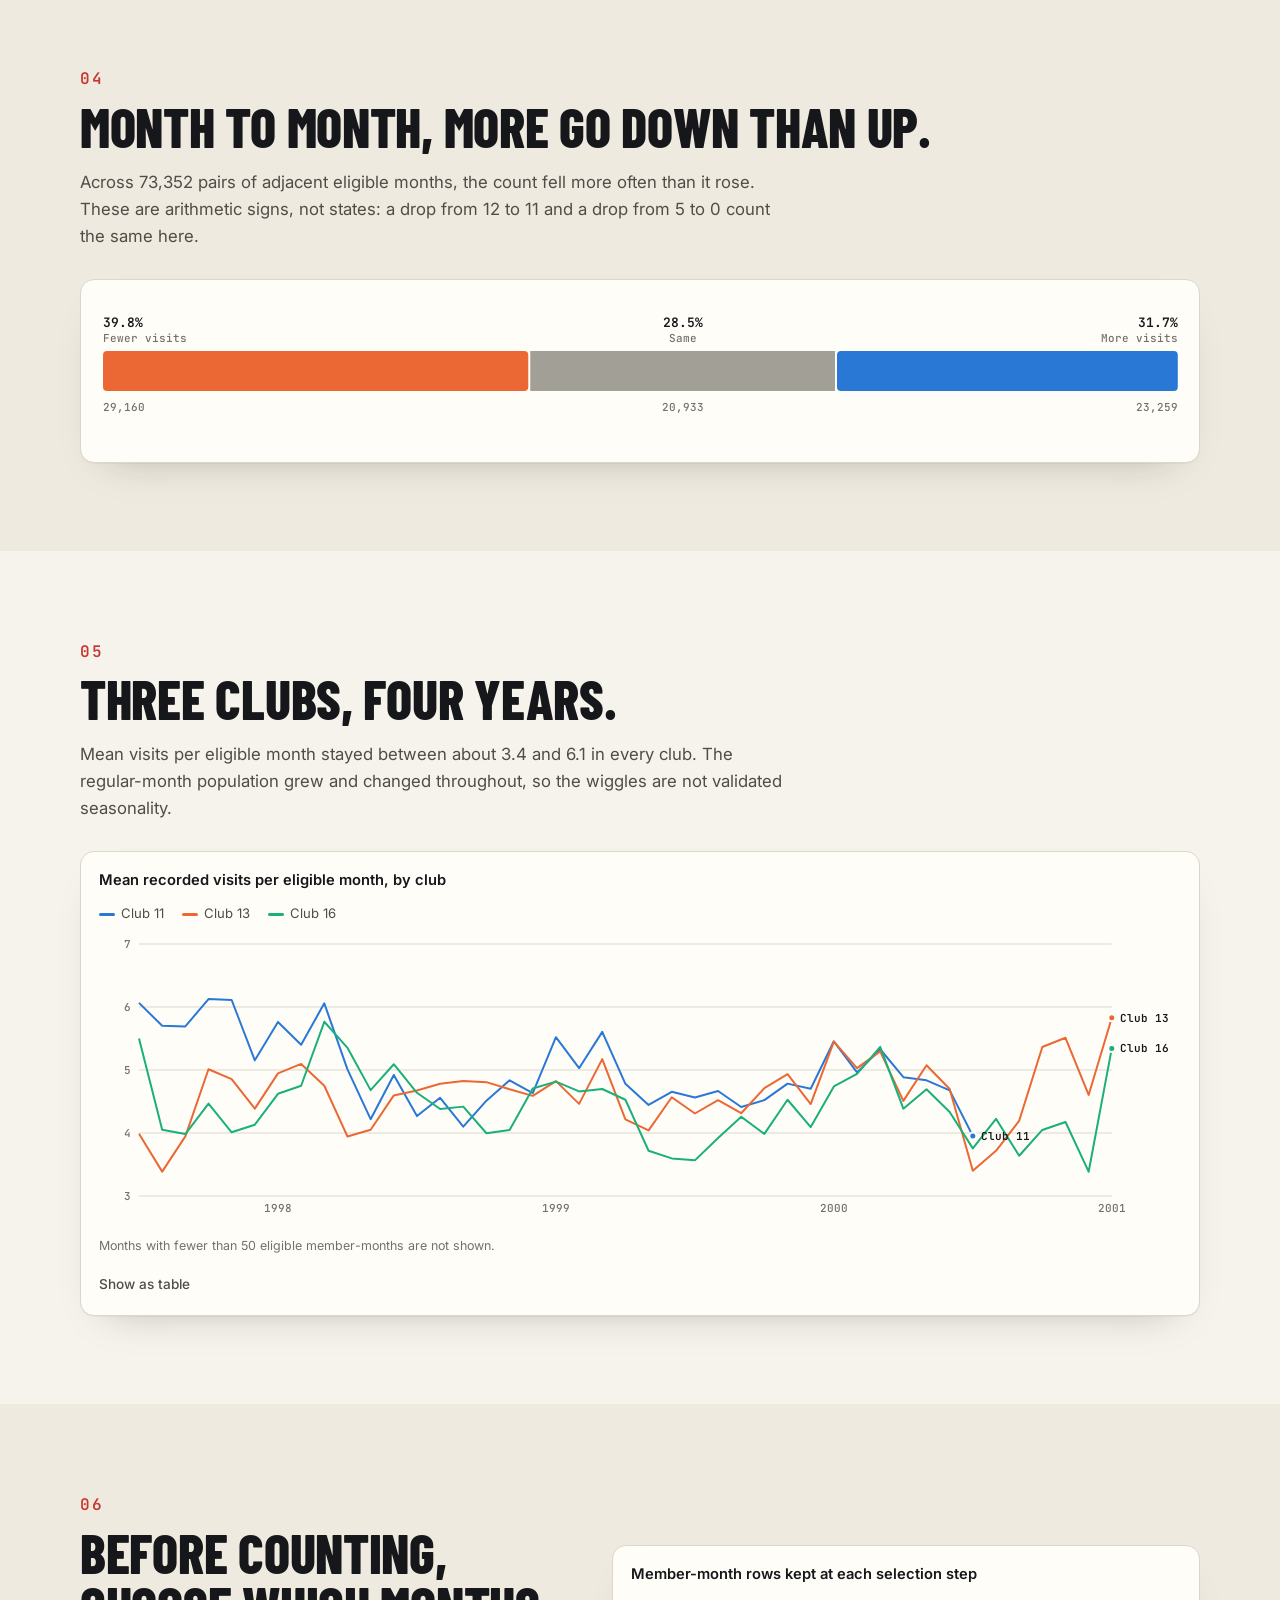
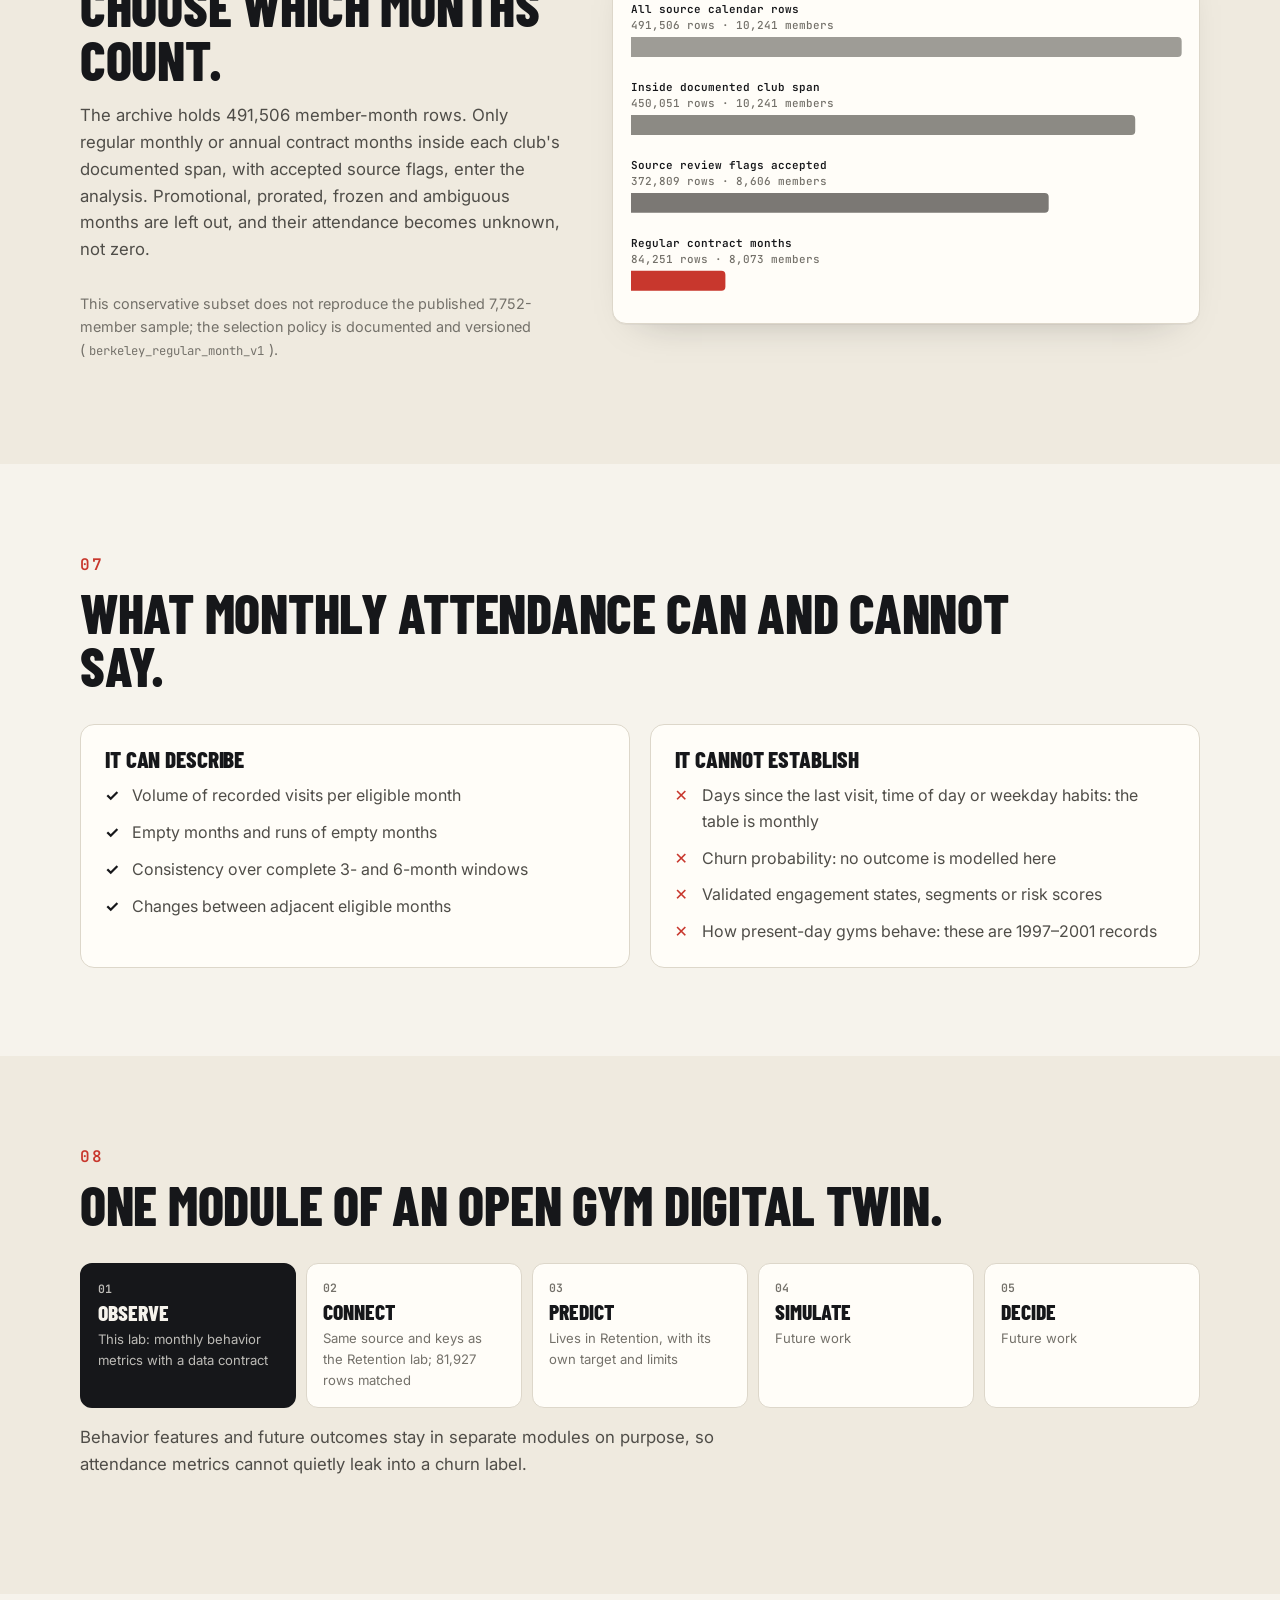
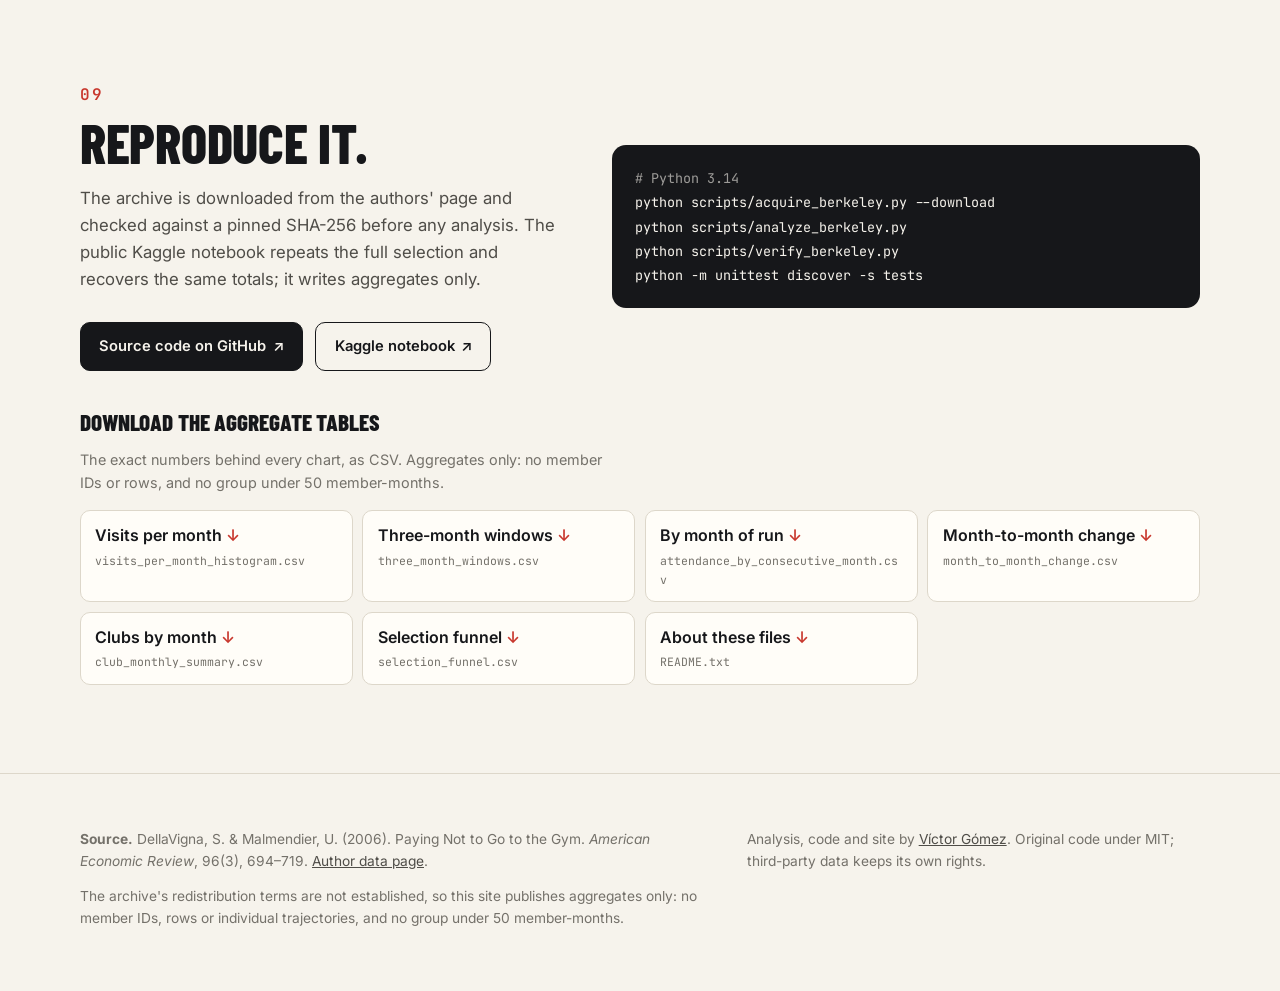
==== commit 873f309b: "English documentation, roadmap notebooks, social card and aggregate downloads Why each change: - rep" ====
--- a/site/index.html
+++ b/site/index.html
@@ -250,6 +250,20 @@
 python scripts/verify_berkeley.py
 python -m unittest discover -s tests</pre>
   </div>
+  <div class="wrap downloads">
+    <h3 data-l="en">Download the aggregate tables</h3><h3 data-l="es">Descarga las tablas agregadas</h3>
+    <p class="note" data-l="en">The exact numbers behind every chart, as CSV. Aggregates only: no member IDs or rows, and no group under 50 member-months.</p>
+    <p class="note" data-l="es">Las cifras exactas detrás de cada gráfico, en CSV. Solo agregados: sin IDs ni filas de socios, y ningún grupo de menos de 50 meses-socio.</p>
+    <ul class="file-list">
+      <li><a href="data/visits_per_month_histogram.csv" download><span data-l="en">Visits per month</span><span data-l="es">Visitas por mes</span></a><code>visits_per_month_histogram.csv</code></li>
+      <li><a href="data/three_month_windows.csv" download><span data-l="en">Three-month windows</span><span data-l="es">Ventanas de tres meses</span></a><code>three_month_windows.csv</code></li>
+      <li><a href="data/attendance_by_consecutive_month.csv" download><span data-l="en">By month of run</span><span data-l="es">Por mes de racha</span></a><code>attendance_by_consecutive_month.csv</code></li>
+      <li><a href="data/month_to_month_change.csv" download><span data-l="en">Month-to-month change</span><span data-l="es">Cambio mes a mes</span></a><code>month_to_month_change.csv</code></li>
+      <li><a href="data/club_monthly_summary.csv" download><span data-l="en">Clubs by month</span><span data-l="es">Clubes por mes</span></a><code>club_monthly_summary.csv</code></li>
+      <li><a href="data/selection_funnel.csv" download><span data-l="en">Selection funnel</span><span data-l="es">Embudo de selección</span></a><code>selection_funnel.csv</code></li>
+      <li><a href="data/README.txt" download><span data-l="en">About these files</span><span data-l="es">Sobre estos archivos</span></a><code>README.txt</code></li>
+    </ul>
+  </div>
 </section>
 </main>
 
--- a/site/assets/site.css
+++ b/site/assets/site.css
@@ -198,3 +198,12 @@
   .punch { background: CanvasText; }
   .punch.empty { background: Canvas; border-color: CanvasText; }
 }
+
+/* Aggregate downloads */
+.downloads { margin-top: 2.5rem; }
+.file-list { list-style: none; padding: 0; margin: 1rem 0 0; display: grid; grid-template-columns: repeat(auto-fill, minmax(250px, 1fr)); gap: .6rem; }
+.file-list li { background: var(--surface); border: 1px solid var(--line); border-radius: 10px; padding: .75rem .9rem; display: flex; flex-direction: column; gap: .2rem; }
+.file-list a { font-weight: 600; text-decoration: none; min-height: 24px; }
+.file-list a::after { content: " ↓"; color: var(--accent); }
+.file-list a:hover { text-decoration: underline; }
+.file-list code { background: none; padding: 0; color: var(--muted); font-size: .72rem; overflow-wrap: anywhere; }
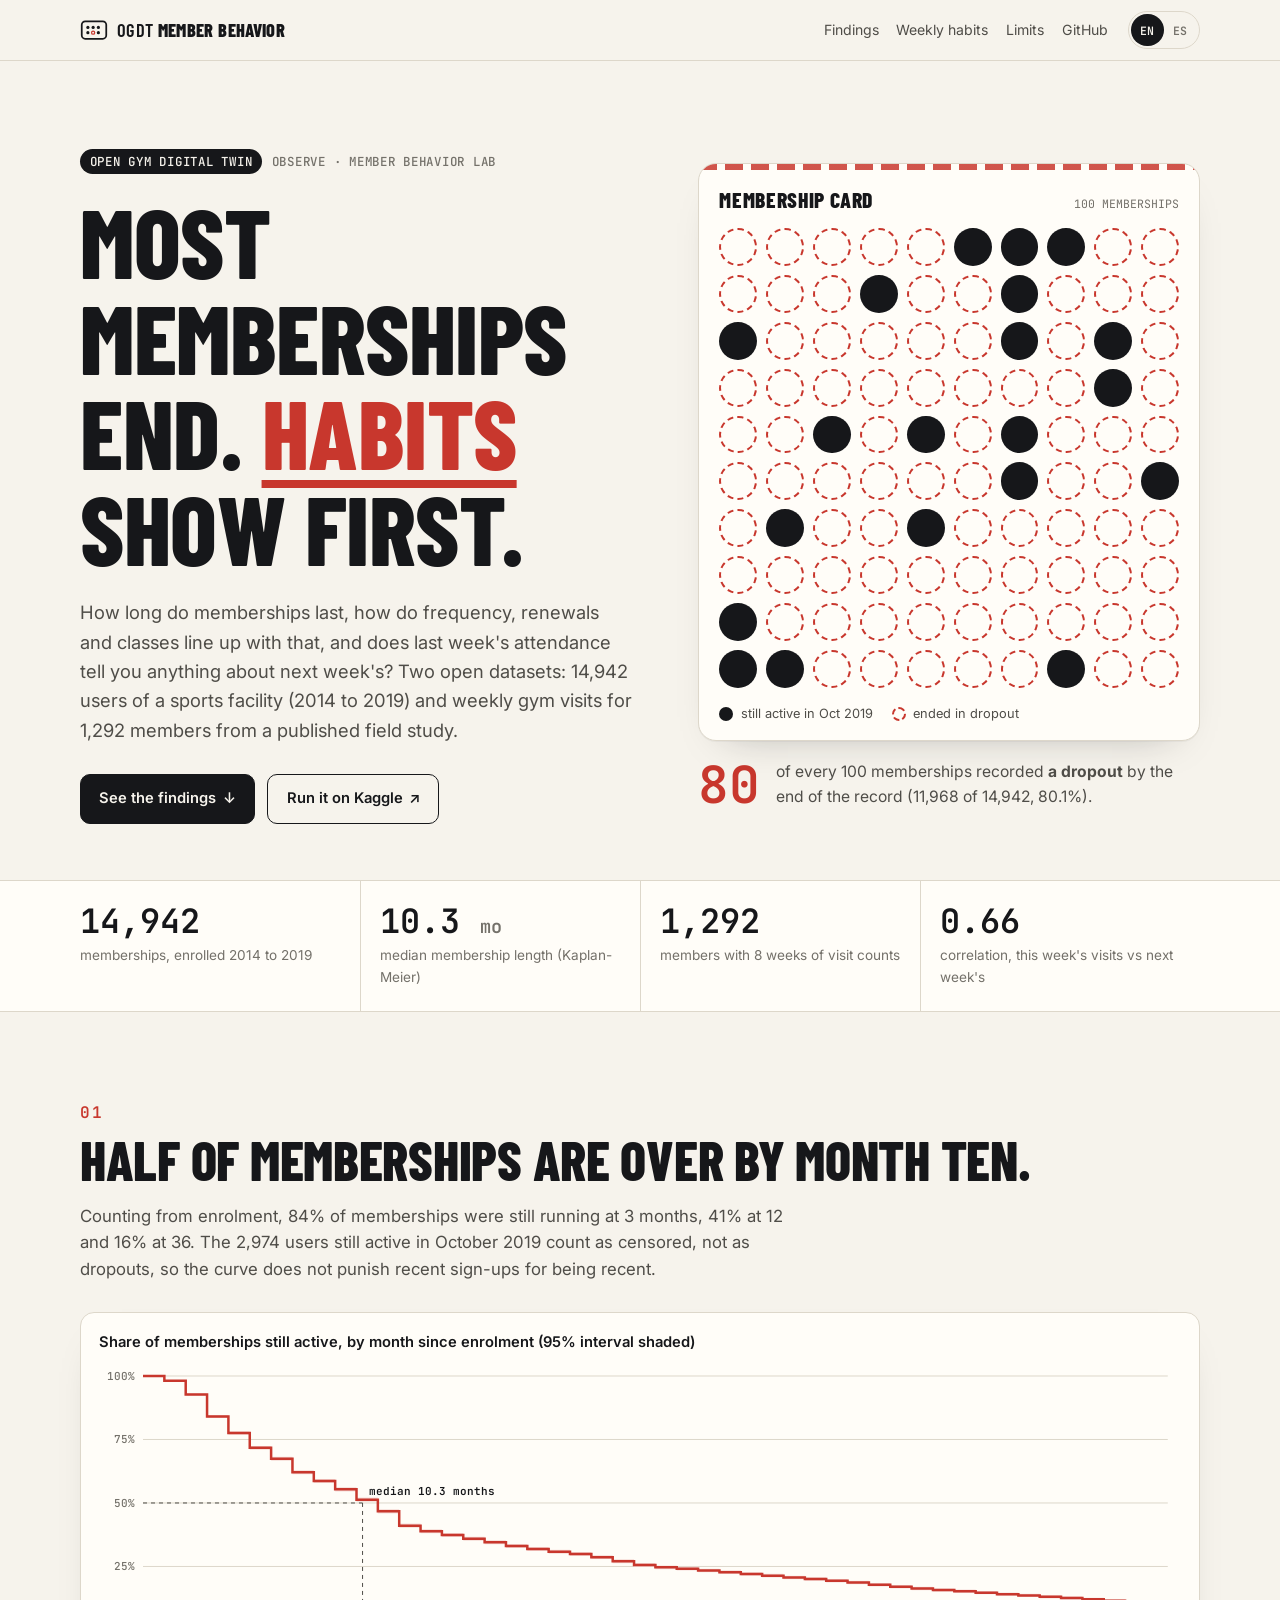
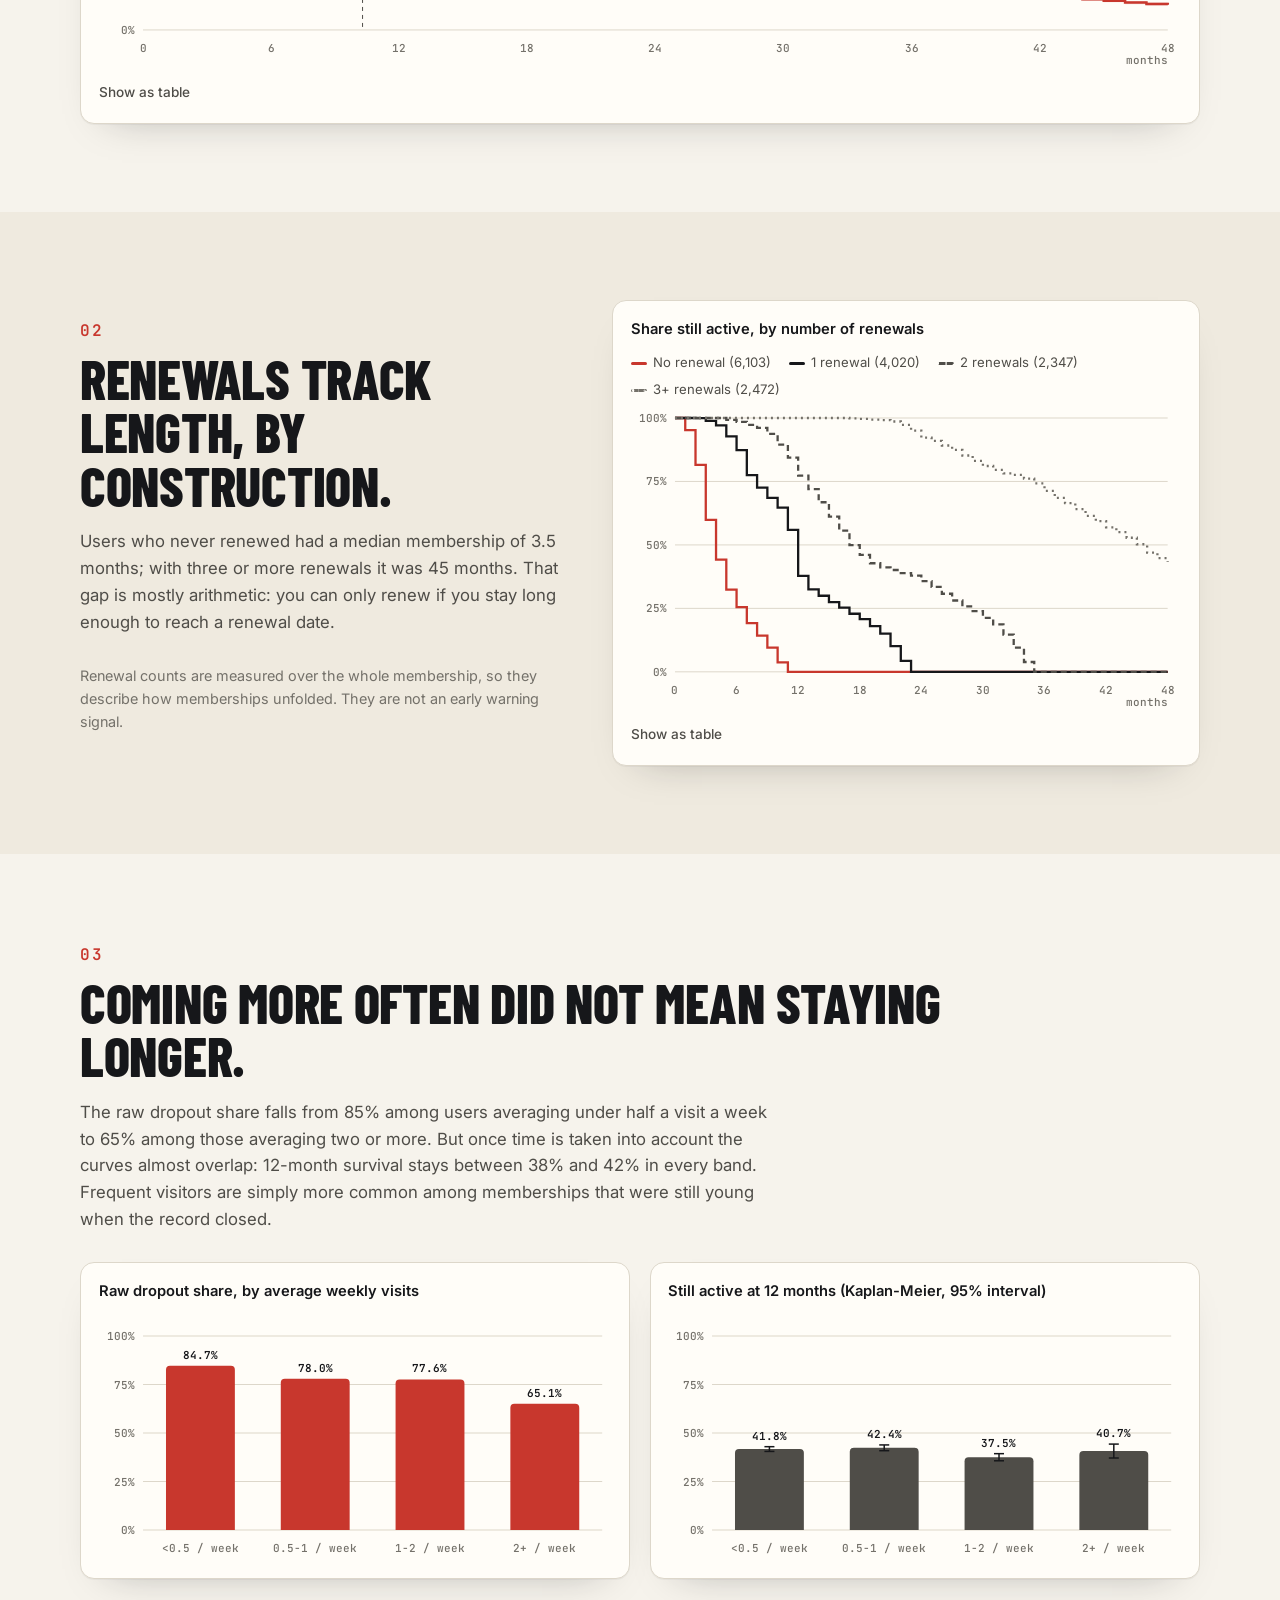
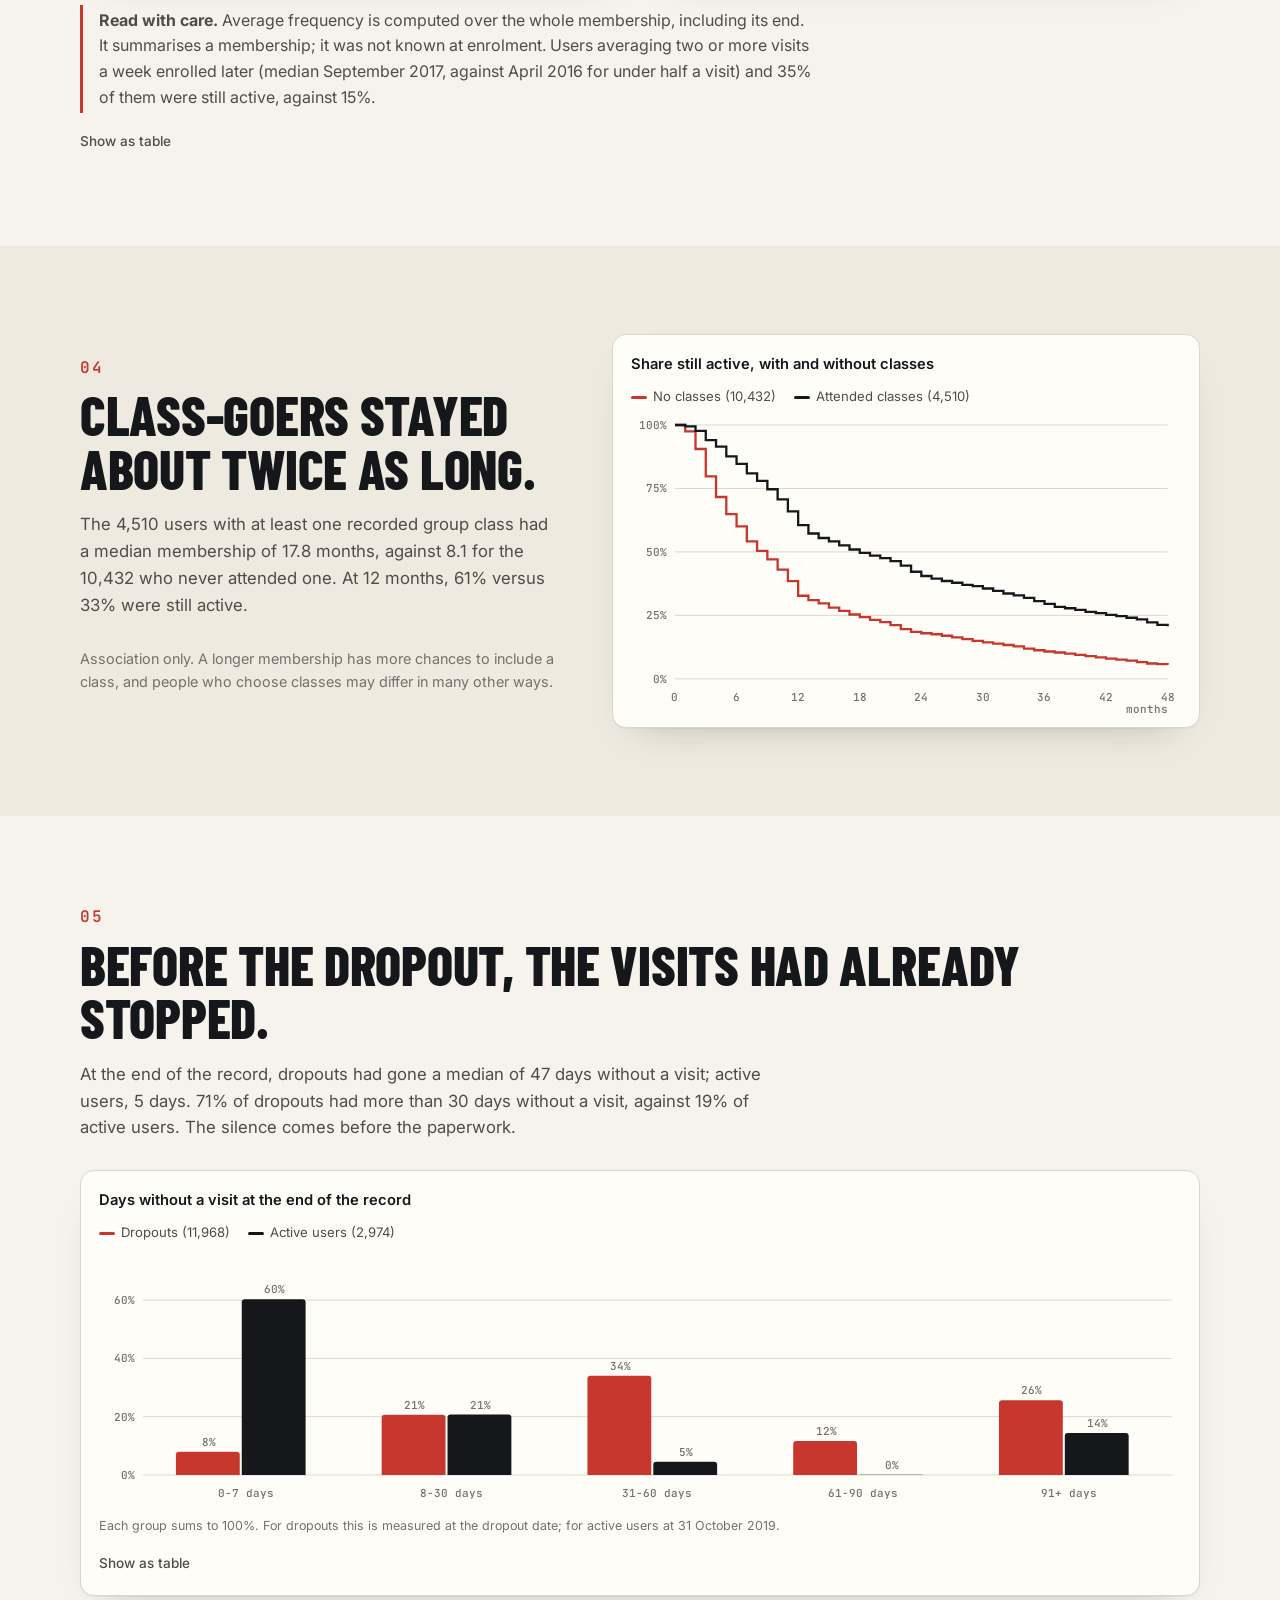
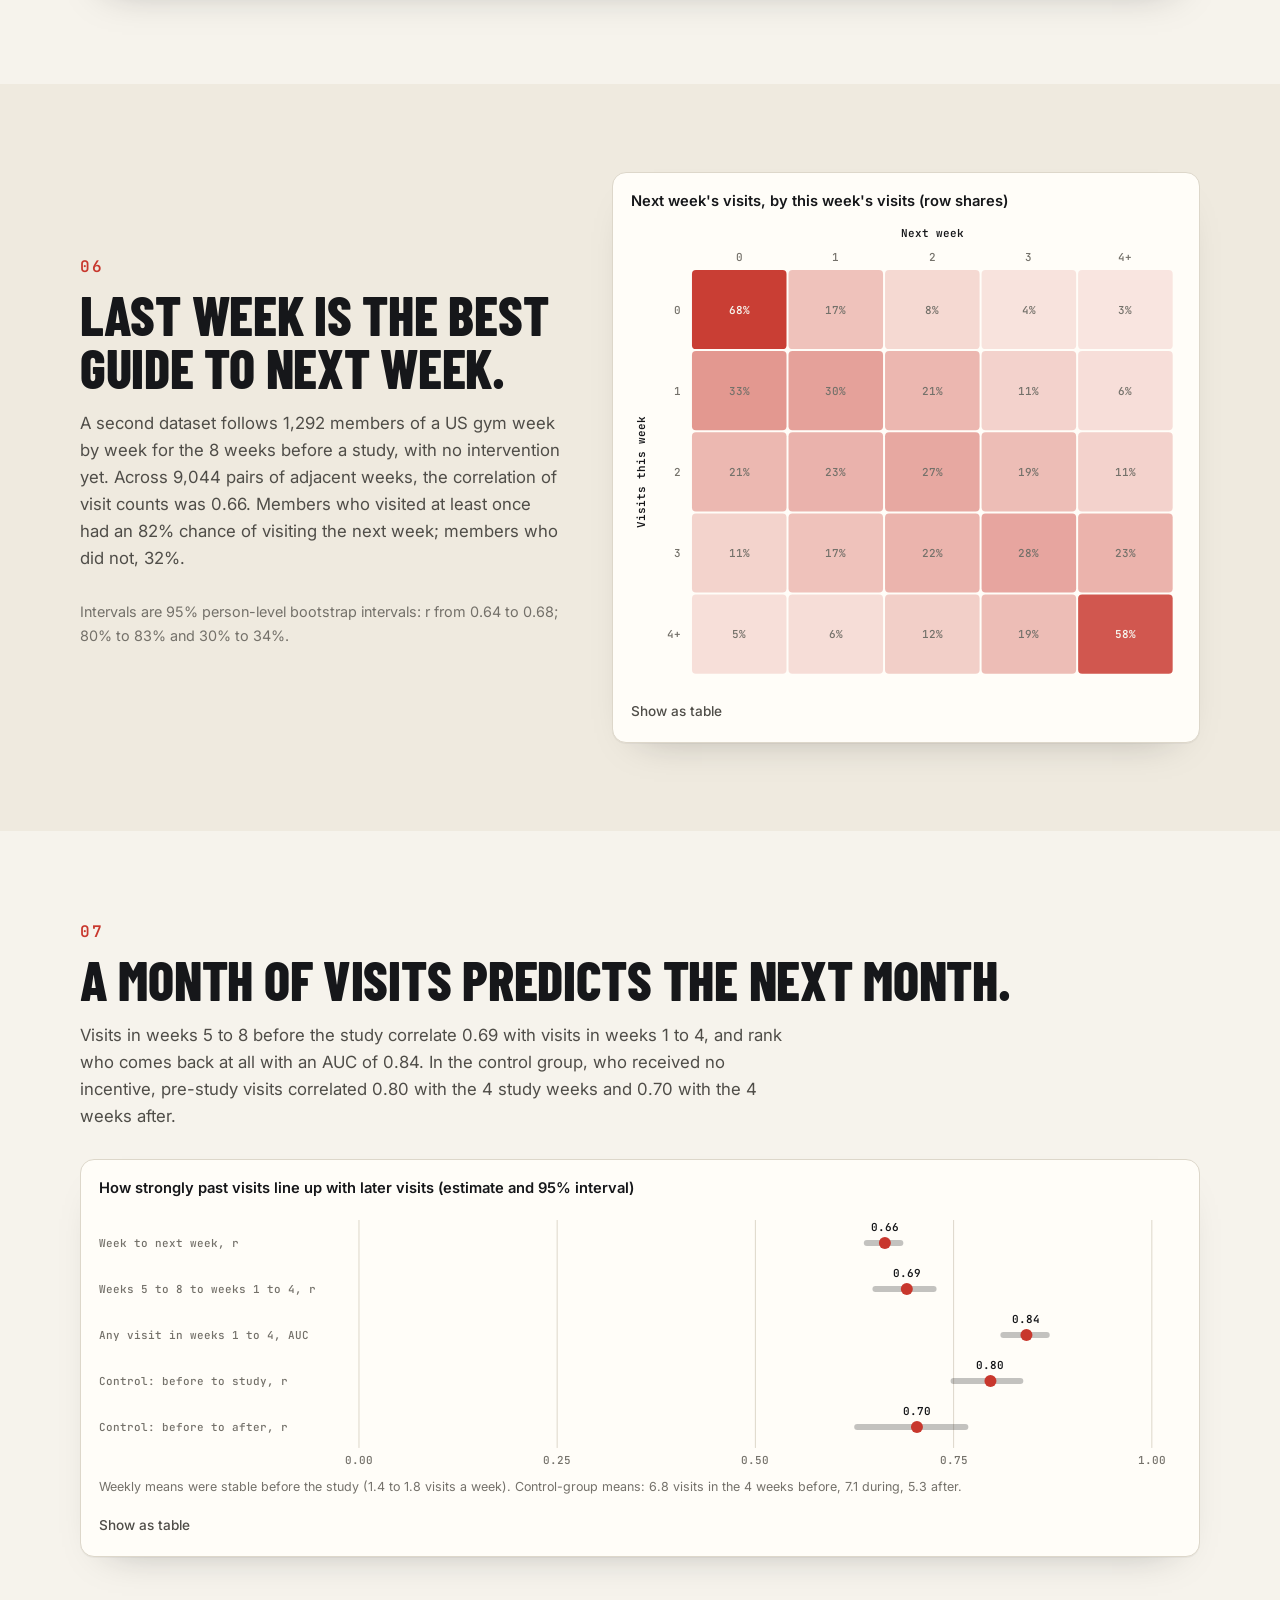
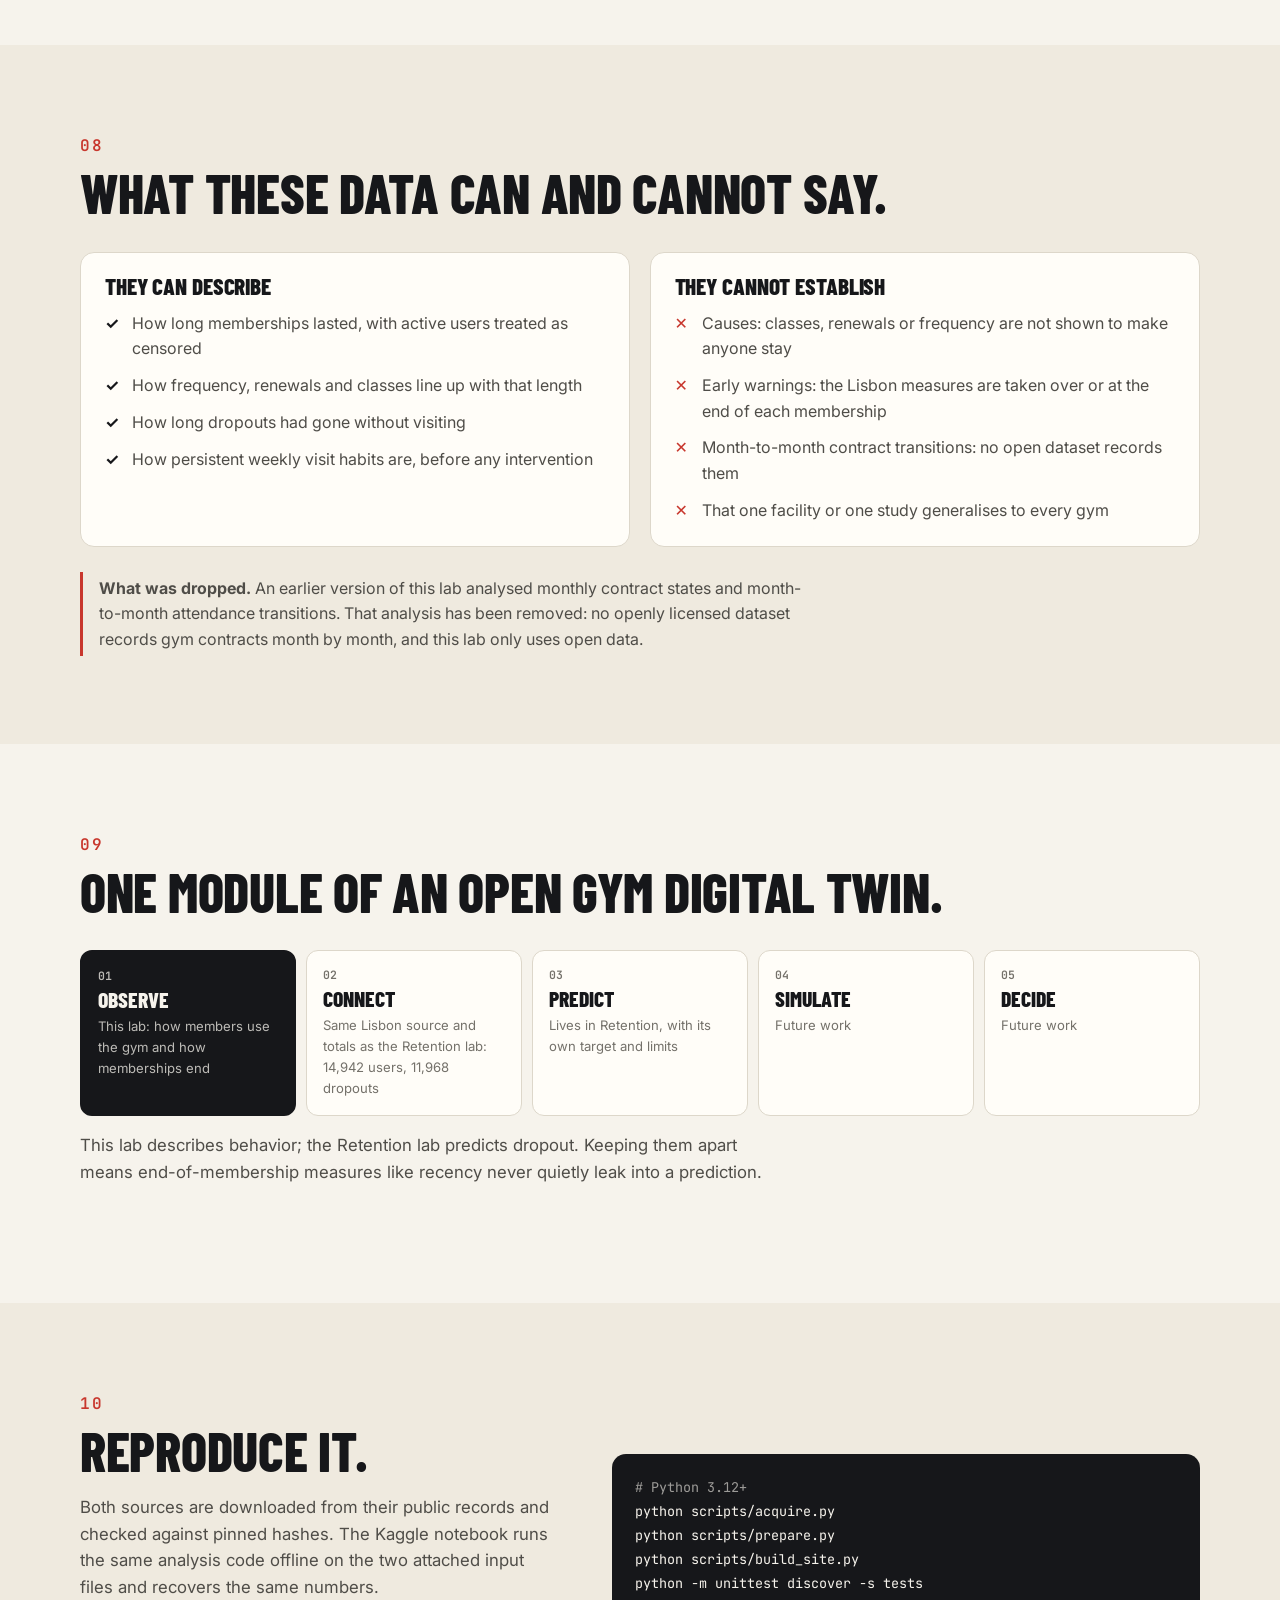
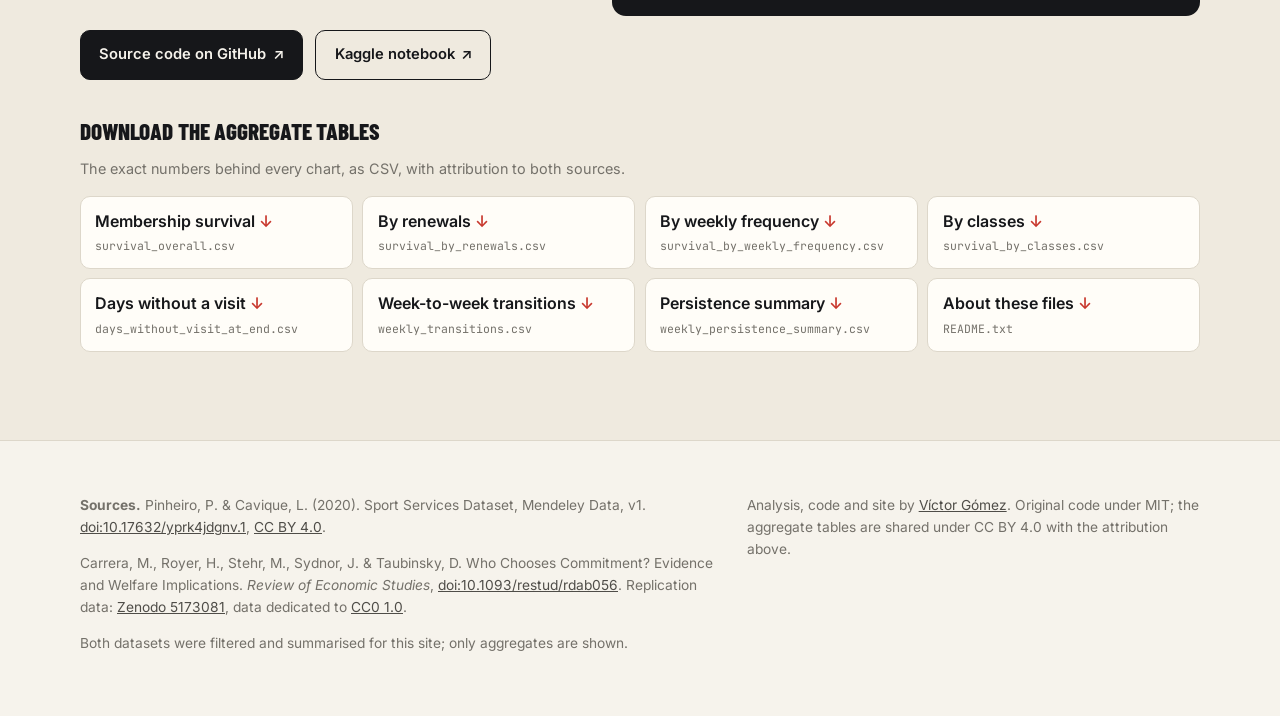
==== commit 918c6b56: "Rebuild on open data: Lisbon membership survival and Carrera weekly persistence" ====
--- a/site/index.html
+++ b/site/index.html
@@ -3,12 +3,12 @@
 <head>
 <meta charset="utf-8">
 <meta name="viewport" content="width=device-width,initial-scale=1">
-<title>OGDT Member Behavior · A paid month is not a visited month</title>
-<meta name="title-en" content="OGDT Member Behavior · A paid month is not a visited month">
-<meta name="title-es" content="OGDT Member Behavior · Un mes pagado no es un mes entrenado">
-<meta name="description" content="What can attendance alone tell us about gym member engagement before anyone talks about churn? A reproducible look at 84,251 regular member-months from a real historical health-club archive.">
-<meta property="og:title" content="OGDT Member Behavior · A paid month is not a visited month">
-<meta property="og:description" content="3 in 10 regular paid months recorded no visit. A reproducible, aggregate-only study of 84,251 member-months from a real historical health-club archive.">
+<title>OGDT Member Behavior · How members use the gym before they stop</title>
+<meta name="title-en" content="OGDT Member Behavior · How members use the gym before they stop">
+<meta name="title-es" content="OGDT Member Behavior · Cómo usan el gimnasio los socios antes de irse">
+<meta name="description" content="Membership length, renewals, visit frequency and recency for 14,942 users of a sports facility, plus week-to-week persistence of gym visits for 1,292 members. Open data, reproducible code.">
+<meta property="og:title" content="OGDT Member Behavior · How members use the gym before they stop">
+<meta property="og:description" content="Half of 14,942 memberships ended by month 10. Last week's visits predict next week's: r = 0.66 across 1,292 members. Open data, reproducible code.">
 <meta property="og:image" content="https://ogdt-member-behavior.vercel.app/assets/og.png">
 <meta property="og:type" content="article">
 <meta name="twitter:card" content="summary_large_image">
@@ -29,8 +29,8 @@
       <span>OGDT <b>Member Behavior</b></span>
     </a>
     <nav class="nav" aria-label="Site">
-      <a href="#visits"><span data-l="en">Findings</span><span data-l="es">Hallazgos</span></a>
-      <a href="#method"><span data-l="en">Method</span><span data-l="es">Método</span></a>
+      <a href="#survival"><span data-l="en">Findings</span><span data-l="es">Hallazgos</span></a>
+      <a href="#weeks"><span data-l="en">Weekly habits</span><span data-l="es">Hábito semanal</span></a>
       <a href="#limits"><span data-l="en">Limits</span><span data-l="es">Límites</span></a>
       <a href="https://github.com/victorgomezadapty/ogdt-member-behavior">GitHub</a>
     </nav>
@@ -46,12 +46,12 @@
   <div class="wrap hero-grid">
     <div class="hero-copy">
       <p class="kicker"><span class="pill">Open Gym Digital Twin</span><span data-l="en">Observe · member behavior lab</span><span data-l="es">Observar · laboratorio de comportamiento</span></p>
-      <h1 data-l="en">A paid month<br>is not a <em>visited</em> month.</h1>
-      <h1 data-l="es">Un mes pagado<br>no es un mes <em>entrenado</em>.</h1>
-      <p class="lead" data-l="en">Gyms see bookings, payments and renewals long before they see someone leave. Attendance is the earliest honest signal. Using a real historical archive from three US health clubs, this lab measures what monthly attendance can, and cannot, say about engagement before anyone talks about churn.</p>
-      <p class="lead" data-l="es">Los gimnasios ven reservas, pagos y renovaciones mucho antes de ver a alguien irse. La asistencia es la señal honesta más temprana. Con un archivo histórico real de tres clubes de EE. UU., este laboratorio mide qué puede decir, y qué no, la asistencia mensual sobre el compromiso antes de hablar de churn.</p>
+      <h1 data-l="en">Most memberships<br>end. <em>Habits</em><br>show first.</h1>
+      <h1 data-l="es">Casi todas las<br>altas terminan. El <em>hábito</em><br>avisa antes.</h1>
+      <p class="lead" data-l="en">How long do memberships last, how do frequency, renewals and classes line up with that, and does last week's attendance tell you anything about next week's? Two open datasets: 14,942 users of a sports facility (2014 to 2019) and weekly gym visits for 1,292 members from a published field study.</p>
+      <p class="lead" data-l="es">¿Cuánto duran las altas, cómo se relacionan con la frecuencia, las renovaciones y las clases, y dice algo la asistencia de la semana pasada sobre la siguiente? Dos datos abiertos: 14.942 usuarios de una instalación deportiva (2014 a 2019) y visitas semanales de 1.292 socios de un estudio de campo publicado.</p>
       <div class="cta">
-        <a class="btn primary" href="#visits"><span data-l="en">See the findings</span><span data-l="es">Ver los hallazgos</span> ↓</a>
+        <a class="btn primary" href="#survival"><span data-l="en">See the findings</span><span data-l="es">Ver los hallazgos</span> ↓</a>
         <a class="btn" href="https://www.kaggle.com/code/vctorandrsgmezlpez/ogdt-member-behavior-monthly-gym-attendance"><span data-l="en">Run it on Kaggle</span><span data-l="es">Ejecutarlo en Kaggle</span> ↗</a>
       </div>
     </div>
@@ -59,208 +59,235 @@
       <div class="member-card">
         <div class="card-head">
           <span class="card-title"><span data-l="en">Membership card</span><span data-l="es">Tarjeta de socio</span></span>
-          <span class="card-sub mono"><span data-l="en">100 paid regular months</span><span data-l="es">100 meses regulares pagados</span></span>
+          <span class="card-sub mono"><span data-l="en">100 memberships</span><span data-l="es">100 altas</span></span>
         </div>
         <div class="punches" id="punches" aria-hidden="true"></div>
         <div class="card-foot">
-          <span class="legend-item"><i class="sw punched"></i><span data-l="en">at least one visit</span><span data-l="es">al menos una visita</span></span>
-          <span class="legend-item"><i class="sw empty"></i><span data-l="en">no recorded visit</span><span data-l="es">ninguna visita registrada</span></span>
+          <span class="legend-item"><i class="sw punched"></i><span data-l="en">still active in Oct 2019</span><span data-l="es">activa en oct. 2019</span></span>
+          <span class="legend-item"><i class="sw empty"></i><span data-l="en">ended in dropout</span><span data-l="es">terminó en baja</span></span>
         </div>
       </div>
-      <figcaption id="card-caption"><b class="big mono" data-count="30">30</b><span data-l="en">of every 100 regular paid months recorded <b>no visit at all</b> (30.4% of 84,251).</span><span data-l="es">de cada 100 meses regulares pagados <b>no registraron ninguna visita</b> (30,4 % de 84.251).</span></figcaption>
+      <figcaption id="card-caption"><b class="big mono">80</b><span data-l="en">of every 100 memberships recorded <b>a dropout</b> by the end of the record (11,968 of 14,942, 80.1%).</span><span data-l="es">de cada 100 altas registraron <b>una baja</b> al cierre del registro (11.968 de 14.942, 80,1 %).</span></figcaption>
     </figure>
   </div>
 </section>
 
 <section class="stats" aria-label="Key numbers">
   <div class="wrap stat-grid">
-    <div class="stat"><b class="mono" data-fmt="eligible_rows">84,251</b><span data-l="en">regular member-months analysed</span><span data-l="es">meses-socio regulares analizados</span></div>
-    <div class="stat"><b class="mono" data-fmt="eligible_members">8,073</b><span data-l="en">members across 3 clubs</span><span data-l="es">socios en 3 clubes</span></div>
-    <div class="stat"><b class="mono" data-fmt="recorded_events_in_eligible_rows">397,354</b><span data-l="en">recorded visits, 1997–2001</span><span data-l="es">visitas registradas, 1997–2001</span></div>
-    <div class="stat"><b class="mono">3 <small>/ 4.7</small></b><span data-l="en">median / mean visits per month</span><span data-l="es">visitas por mes, mediana / media</span></div>
-  </div>
-</section>
-
-<section class="chapter" id="visits">
+    <div class="stat"><b class="mono">14,942</b><span data-l="en">memberships, enrolled 2014 to 2019</span><span data-l="es">altas, entre 2014 y 2019</span></div>
+    <div class="stat"><b class="mono" data-l="en">10.3 <small>mo</small></b><b class="mono" data-l="es">10,3 <small>meses</small></b><span data-l="en">median membership length (Kaplan-Meier)</span><span data-l="es">duración mediana del alta (Kaplan-Meier)</span></div>
+    <div class="stat"><b class="mono">1,292</b><span data-l="en">members with 8 weeks of visit counts</span><span data-l="es">socios con 8 semanas de visitas</span></div>
+    <div class="stat"><b class="mono" data-l="en">0.66</b><b class="mono" data-l="es">0,66</b><span data-l="en">correlation, this week's visits vs next week's</span><span data-l="es">correlación entre visitas de una semana y la siguiente</span></div>
+  </div>
+</section>
+
+<section class="chapter" id="survival">
   <div class="wrap">
     <p class="eyebrow mono">01</p>
-    <h2 data-l="en">How many visits does a paid month buy?</h2>
-    <h2 data-l="es">¿Cuántas visitas compra un mes pagado?</h2>
-    <p class="intro" data-l="en">The most common month is a month with no visit. After that the curve falls steadily: a long tail of regulars sits behind a large group who pay and rarely come. A mean of 4.7 hides that split; the median is 3.</p>
-    <p class="intro" data-l="es">El mes más frecuente es un mes sin visitas. Después la curva baja de forma sostenida: detrás de un gran grupo que paga y casi no viene hay una cola larga de habituales. La media de 4,7 esconde esa división; la mediana es 3.</p>
-    <div class="chart-card">
-      <div class="chart-title"><span data-l="en">Eligible member-months by recorded visits in the month</span><span data-l="es">Meses-socio elegibles según visitas registradas en el mes</span></div>
-      <div class="chart" id="chart-hist" role="img" aria-label="Histogram of member-months by visits per month"></div>
-      <details class="table-view"><summary><span data-l="en">Show as table</span><span data-l="es">Ver como tabla</span></summary><div data-table="hist"></div></details>
-    </div>
-  </div>
-</section>
-
-<section class="chapter alt" id="windows">
+    <h2 data-l="en">Half of memberships are over by month ten.</h2>
+    <h2 data-l="es">La mitad de las altas termina antes del mes diez.</h2>
+    <p class="intro" data-l="en">Counting from enrolment, 84% of memberships were still running at 3 months, 41% at 12 and 16% at 36. The 2,974 users still active in October 2019 count as censored, not as dropouts, so the curve does not punish recent sign-ups for being recent.</p>
+    <p class="intro" data-l="es">Desde el alta, el 84 % seguía activo a los 3 meses, el 41 % a los 12 y el 16 % a los 36. Los 2.974 usuarios activos en octubre de 2019 cuentan como censurados, no como bajas, así que la curva no penaliza a las altas recientes por ser recientes.</p>
+    <div class="chart-card">
+      <div class="chart-title"><span data-l="en">Share of memberships still active, by month since enrolment (95% interval shaded)</span><span data-l="es">Proporción de altas aún activas, por mes desde el alta (intervalo del 95 % sombreado)</span></div>
+      <div class="chart" id="chart-km" role="img" aria-label="Kaplan-Meier curve of membership length"></div>
+      <details class="table-view"><summary><span data-l="en">Show as table</span><span data-l="es">Ver como tabla</span></summary><div data-table="km"></div></details>
+    </div>
+  </div>
+</section>
+
+<section class="chapter alt" id="renewals">
   <div class="wrap two-col">
     <div>
       <p class="eyebrow mono">02</p>
-      <h2 data-l="en">Three paid months in a row, none attended.</h2>
-      <h2 data-l="es">Tres meses pagados seguidos, ninguno entrenado.</h2>
-      <p class="intro" data-l="en">A single empty month can be a holiday or an injury. Three consecutive eligible months with no recorded visit is a different conversation. It happened in about 1 of every 6 complete three-month windows.</p>
-      <p class="intro" data-l="es">Un mes vacío puede ser vacaciones o una lesión. Tres meses elegibles seguidos sin ninguna visita registrada es otra conversación. Ocurrió en cerca de 1 de cada 6 ventanas completas de tres meses.</p>
-      <p class="note" data-l="en">Windows only count consecutive eligible months. An excluded month breaks the window; it is never filled with a zero.</p>
-      <p class="note" data-l="es">Las ventanas solo cuentan meses elegibles consecutivos. Un mes excluido rompe la ventana; nunca se rellena con un cero.</p>
-    </div>
-    <div class="chart-card">
-      <div class="chart-title"><span data-l="en">Complete 3-month windows by months with at least one visit</span><span data-l="es">Ventanas completas de 3 meses según meses con al menos una visita</span></div>
-      <div class="chart" id="chart-windows" role="img" aria-label="Share of three-month windows by number of months with a visit"></div>
-      <details class="table-view"><summary><span data-l="en">Show as table</span><span data-l="es">Ver como tabla</span></summary><div data-table="windows"></div></details>
-    </div>
-  </div>
-</section>
-
-<section class="chapter" id="streak">
+      <h2 data-l="en">Renewals track length, by construction.</h2>
+      <h2 data-l="es">Las renovaciones siguen a la duración, por construcción.</h2>
+      <p class="intro" data-l="en">Users who never renewed had a median membership of 3.5 months; with three or more renewals it was 45 months. That gap is mostly arithmetic: you can only renew if you stay long enough to reach a renewal date.</p>
+      <p class="intro" data-l="es">Quien nunca renovó tuvo una duración mediana de 3,5 meses; con tres o más renovaciones fue de 45 meses. Esa diferencia es sobre todo aritmética: solo renueva quien se queda hasta la fecha de renovación.</p>
+      <p class="note" data-l="en">Renewal counts are measured over the whole membership, so they describe how memberships unfolded. They are not an early warning signal.</p>
+      <p class="note" data-l="es">Las renovaciones se cuentan sobre toda el alta, así que describen cómo se desarrolló. No son una señal temprana.</p>
+    </div>
+    <div class="chart-card">
+      <div class="chart-title"><span data-l="en">Share still active, by number of renewals</span><span data-l="es">Proporción aún activa, según número de renovaciones</span></div>
+      <div class="chart-legend" id="legend-renewals"></div>
+      <div class="chart" id="chart-renewals" role="img" aria-label="Survival curves by number of renewals"></div>
+      <details class="table-view"><summary><span data-l="en">Show as table</span><span data-l="es">Ver como tabla</span></summary><div data-table="renewals"></div></details>
+    </div>
+  </div>
+</section>
+
+<section class="chapter" id="frequency">
   <div class="wrap">
     <p class="eyebrow mono">03</p>
-    <h2 data-l="en">The first month is the busiest.</h2>
-    <h2 data-l="es">El primer mes es el más activo.</h2>
-    <p class="intro" data-l="en">In the first eligible month of a run, 23% of months record no visit. By month eleven it is close to 36%, and mean visits fall from 5.2 to 4.3. Then the line turns, around the one-year mark.</p>
-    <p class="intro" data-l="es">En el primer mes elegible de una racha, el 23 % de los meses no registra visitas. Hacia el mes once se acerca al 36 %, y la media baja de 5,2 a 4,3. Después la línea gira, alrededor del año.</p>
+    <h2 data-l="en">Coming more often did not mean staying longer.</h2>
+    <h2 data-l="es">Venir más a menudo no significó quedarse más.</h2>
+    <p class="intro" data-l="en">The raw dropout share falls from 85% among users averaging under half a visit a week to 65% among those averaging two or more. But once time is taken into account the curves almost overlap: 12-month survival stays between 38% and 42% in every band. Frequent visitors are simply more common among memberships that were still young when the record closed.</p>
+    <p class="intro" data-l="es">La proporción bruta de bajas cae del 85 % entre quienes promedian menos de media visita semanal al 65 % entre quienes hacen dos o más. Pero al tener en cuenta el tiempo las curvas casi se superponen: la supervivencia a 12 meses queda entre el 38 % y el 42 % en todas las bandas. Los usuarios frecuentes abundan más entre altas que aún eran jóvenes al cerrar el registro.</p>
     <div class="grid-2">
       <div class="chart-card">
-        <div class="chart-title"><span data-l="en">Share of months with no recorded visit</span><span data-l="es">Proporción de meses sin visita registrada</span></div>
-        <div class="chart" id="chart-zero" role="img" aria-label="Share of zero-visit months by month of consecutive run"></div>
+        <div class="chart-title"><span data-l="en">Raw dropout share, by average weekly visits</span><span data-l="es">Proporción bruta de bajas, según visitas semanales medias</span></div>
+        <div class="chart" id="chart-freq-raw" role="img" aria-label="Dropout share by weekly frequency band"></div>
       </div>
       <div class="chart-card">
-        <div class="chart-title"><span data-l="en">Mean recorded visits per month</span><span data-l="es">Media de visitas registradas por mes</span></div>
-        <div class="chart" id="chart-mean" role="img" aria-label="Mean visits by month of consecutive run"></div>
-      </div>
-    </div>
-    <p class="caveat"><b data-l="en">Read with care.</b><b data-l="es">Leer con cuidado.</b> <span data-l="en">Each point mixes different people: those who stay past a year are not the same group who started. The turn after month 12 can come from who remains, not from anyone visiting more. This describes the population, not each member's path.</span><span data-l="es">Cada punto mezcla personas distintas: quienes siguen después de un año no son el mismo grupo que empezó. El giro tras el mes 12 puede deberse a quién permanece, no a que alguien venga más. Describe a la población, no el recorrido de cada socio.</span></p>
-    <details class="table-view"><summary><span data-l="en">Show as table</span><span data-l="es">Ver como tabla</span></summary><div data-table="streak"></div></details>
-  </div>
-</section>
-
-<section class="chapter alt" id="change">
-  <div class="wrap">
-    <p class="eyebrow mono">04</p>
-    <h2 data-l="en">Month to month, more go down than up.</h2>
-    <h2 data-l="es">De un mes al siguiente, bajan más de los que suben.</h2>
-    <p class="intro" data-l="en">Across 73,352 pairs of adjacent eligible months, the count fell more often than it rose. These are arithmetic signs, not states: a drop from 12 to 11 and a drop from 5 to 0 count the same here.</p>
-    <p class="intro" data-l="es">En 73.352 pares de meses elegibles contiguos, el conteo bajó más veces de las que subió. Son signos aritméticos, no estados: pasar de 12 a 11 y de 5 a 0 cuentan igual aquí.</p>
-    <div class="chart-card">
-      <div class="chart" id="chart-change" role="img" aria-label="Share of adjacent month pairs with fewer, equal or more visits"></div>
-    </div>
-  </div>
-</section>
-
-<section class="chapter" id="clubs">
+        <div class="chart-title"><span data-l="en">Still active at 12 months (Kaplan-Meier, 95% interval)</span><span data-l="es">Activa a los 12 meses (Kaplan-Meier, intervalo del 95 %)</span></div>
+        <div class="chart" id="chart-freq-km" role="img" aria-label="Twelve-month survival by weekly frequency band"></div>
+      </div>
+    </div>
+    <p class="caveat"><b data-l="en">Read with care.</b><b data-l="es">Leer con cuidado.</b> <span data-l="en">Average frequency is computed over the whole membership, including its end. It summarises a membership; it was not known at enrolment. Users averaging two or more visits a week enrolled later (median September 2017, against April 2016 for under half a visit) and 35% of them were still active, against 15%.</span><span data-l="es">La frecuencia media se calcula sobre toda el alta, incluido su final. Resume un alta; no se conocía al inscribirse. Quienes promedian dos o más visitas semanales se inscribieron más tarde (mediana septiembre de 2017, frente a abril de 2016 en menos de media visita) y el 35 % seguía activo, frente al 15 %.</span></p>
+    <details class="table-view"><summary><span data-l="en">Show as table</span><span data-l="es">Ver como tabla</span></summary><div data-table="freq"></div></details>
+  </div>
+</section>
+
+<section class="chapter alt" id="classes">
+  <div class="wrap two-col">
+    <div>
+      <p class="eyebrow mono">04</p>
+      <h2 data-l="en">Class-goers stayed about twice as long.</h2>
+      <h2 data-l="es">Quienes iban a clases duraron casi el doble.</h2>
+      <p class="intro" data-l="en">The 4,510 users with at least one recorded group class had a median membership of 17.8 months, against 8.1 for the 10,432 who never attended one. At 12 months, 61% versus 33% were still active.</p>
+      <p class="intro" data-l="es">Los 4.510 usuarios con al menos una clase colectiva registrada tuvieron una duración mediana de 17,8 meses, frente a 8,1 en los 10.432 que nunca fueron a una. A los 12 meses seguía activo el 61 % frente al 33 %.</p>
+      <p class="note" data-l="en">Association only. A longer membership has more chances to include a class, and people who choose classes may differ in many other ways.</p>
+      <p class="note" data-l="es">Solo asociación. Un alta más larga tiene más ocasiones de incluir una clase, y quien elige clases puede diferir en muchas otras cosas.</p>
+    </div>
+    <div class="chart-card">
+      <div class="chart-title"><span data-l="en">Share still active, with and without classes</span><span data-l="es">Proporción aún activa, con y sin clases</span></div>
+      <div class="chart-legend" id="legend-classes"></div>
+      <div class="chart" id="chart-classes" role="img" aria-label="Survival curves by class attendance"></div>
+    </div>
+  </div>
+</section>
+
+<section class="chapter" id="recency">
   <div class="wrap">
     <p class="eyebrow mono">05</p>
-    <h2 data-l="en">Three clubs, four years.</h2>
-    <h2 data-l="es">Tres clubes, cuatro años.</h2>
-    <p class="intro" data-l="en">Mean visits per eligible month stayed between about 3.4 and 6.1 in every club. The regular-month population grew and changed throughout, so the wiggles are not validated seasonality.</p>
-    <p class="intro" data-l="es">La media de visitas por mes elegible se mantuvo entre 3,4 y 6,1 aproximadamente en todos los clubes. La población de meses regulares creció y cambió todo el tiempo, así que las oscilaciones no son una estacionalidad validada.</p>
-    <div class="chart-card">
-      <div class="chart-title"><span data-l="en">Mean recorded visits per eligible month, by club</span><span data-l="es">Media de visitas registradas por mes elegible, por club</span></div>
-      <div class="chart-legend" id="legend-clubs"></div>
-      <div class="chart" id="chart-clubs" role="img" aria-label="Mean visits per eligible month over time for three clubs"></div>
-      <p class="chart-note" data-l="en">Months with fewer than 50 eligible member-months are not shown.</p>
-      <p class="chart-note" data-l="es">No se muestran meses con menos de 50 meses-socio elegibles.</p>
-      <details class="table-view"><summary><span data-l="en">Show as table</span><span data-l="es">Ver como tabla</span></summary><div data-table="clubs"></div></details>
-    </div>
-  </div>
-</section>
-
-<section class="chapter alt" id="method">
+    <h2 data-l="en">Before the dropout, the visits had already stopped.</h2>
+    <h2 data-l="es">Antes de la baja, las visitas ya se habían detenido.</h2>
+    <p class="intro" data-l="en">At the end of the record, dropouts had gone a median of 47 days without a visit; active users, 5 days. 71% of dropouts had more than 30 days without a visit, against 19% of active users. The silence comes before the paperwork.</p>
+    <p class="intro" data-l="es">Al cierre del registro, las bajas llevaban una mediana de 47 días sin visitar; los activos, 5 días. El 71 % de las bajas superaba los 30 días sin visita, frente al 19 % de los activos. El silencio llega antes que el trámite.</p>
+    <div class="chart-card">
+      <div class="chart-title"><span data-l="en">Days without a visit at the end of the record</span><span data-l="es">Días sin visita al cierre del registro</span></div>
+      <div class="chart-legend" id="legend-recency"></div>
+      <div class="chart" id="chart-recency" role="img" aria-label="Distribution of days without a visit for dropouts and active users"></div>
+      <p class="chart-note" data-l="en">Each group sums to 100%. For dropouts this is measured at the dropout date; for active users at 31 October 2019.</p>
+      <p class="chart-note" data-l="es">Cada grupo suma 100 %. En las bajas se mide en la fecha de baja; en los activos, el 31 de octubre de 2019.</p>
+      <details class="table-view"><summary><span data-l="en">Show as table</span><span data-l="es">Ver como tabla</span></summary><div data-table="recency"></div></details>
+    </div>
+  </div>
+</section>
+
+<section class="chapter alt" id="weeks">
   <div class="wrap two-col">
     <div>
       <p class="eyebrow mono">06</p>
-      <h2 data-l="en">Before counting, choose which months count.</h2>
-      <h2 data-l="es">Antes de contar, elegir qué meses cuentan.</h2>
-      <p class="intro" data-l="en">The archive holds 491,506 member-month rows. Only regular monthly or annual contract months inside each club's documented span, with accepted source flags, enter the analysis. Promotional, prorated, frozen and ambiguous months are left out, and their attendance becomes unknown, not zero.</p>
-      <p class="intro" data-l="es">El archivo tiene 491.506 filas socio-mes. Solo entran meses de contrato regular mensual o anual dentro del periodo documentado de cada club y con banderas de origen aceptadas. Los meses promocionales, prorrateados, congelados y ambiguos quedan fuera, y su asistencia pasa a ser desconocida, no cero.</p>
-      <p class="note" data-l="en">This conservative subset does not reproduce the published 7,752-member sample; the selection policy is documented and versioned (<code>berkeley_regular_month_v1</code>).</p>
-      <p class="note" data-l="es">Este subconjunto conservador no reproduce la muestra publicada de 7.752 socios; la política de selección está documentada y versionada (<code>berkeley_regular_month_v1</code>).</p>
-    </div>
-    <div class="chart-card">
-      <div class="chart-title"><span data-l="en">Member-month rows kept at each selection step</span><span data-l="es">Filas socio-mes que quedan en cada paso de selección</span></div>
-      <div class="chart" id="chart-funnel" role="img" aria-label="Selection funnel from source rows to regular contract months"></div>
-    </div>
-  </div>
-</section>
-
-<section class="chapter" id="limits">
+      <h2 data-l="en">Last week is the best guide to next week.</h2>
+      <h2 data-l="es">La semana pasada es la mejor guía de la siguiente.</h2>
+      <p class="intro" data-l="en">A second dataset follows 1,292 members of a US gym week by week for the 8 weeks before a study, with no intervention yet. Across 9,044 pairs of adjacent weeks, the correlation of visit counts was 0.66. Members who visited at least once had an 82% chance of visiting the next week; members who did not, 32%.</p>
+      <p class="intro" data-l="es">Un segundo conjunto sigue a 1.292 socios de un gimnasio de EE. UU. semana a semana durante las 8 semanas previas a un estudio, todavía sin intervención. En 9.044 pares de semanas contiguas, la correlación de visitas fue 0,66. Quien visitó al menos una vez tuvo un 82 % de probabilidad de volver la semana siguiente; quien no, un 32 %.</p>
+      <p class="note" data-l="en">Intervals are 95% person-level bootstrap intervals: r from 0.64 to 0.68; 80% to 83% and 30% to 34%.</p>
+      <p class="note" data-l="es">Intervalos bootstrap del 95 % por persona: r de 0,64 a 0,68; del 80 % al 83 % y del 30 % al 34 %.</p>
+    </div>
+    <div class="chart-card">
+      <div class="chart-title"><span data-l="en">Next week's visits, by this week's visits (row shares)</span><span data-l="es">Visitas de la semana siguiente según las de esta (proporción por fila)</span></div>
+      <div class="chart" id="chart-transition" role="img" aria-label="Heatmap of week-to-week visit transitions"></div>
+      <details class="table-view"><summary><span data-l="en">Show as table</span><span data-l="es">Ver como tabla</span></summary><div data-table="transition"></div></details>
+    </div>
+  </div>
+</section>
+
+<section class="chapter" id="month-ahead">
   <div class="wrap">
     <p class="eyebrow mono">07</p>
-    <h2 data-l="en">What monthly attendance can and cannot say.</h2>
-    <h2 data-l="es">Lo que la asistencia mensual puede y no puede decir.</h2>
+    <h2 data-l="en">A month of visits predicts the next month.</h2>
+    <h2 data-l="es">Un mes de visitas anticipa el siguiente.</h2>
+    <p class="intro" data-l="en">Visits in weeks 5 to 8 before the study correlate 0.69 with visits in weeks 1 to 4, and rank who comes back at all with an AUC of 0.84. In the control group, who received no incentive, pre-study visits correlated 0.80 with the 4 study weeks and 0.70 with the 4 weeks after.</p>
+    <p class="intro" data-l="es">Las visitas de las semanas 5 a 8 antes del estudio correlacionan 0,69 con las de las semanas 1 a 4, y ordenan quién vuelve a venir con un AUC de 0,84. En el grupo control, sin incentivo, las visitas previas correlacionaron 0,80 con las 4 semanas del estudio y 0,70 con las 4 semanas posteriores.</p>
+    <div class="chart-card">
+      <div class="chart-title"><span data-l="en">How strongly past visits line up with later visits (estimate and 95% interval)</span><span data-l="es">Cuánto se alinean las visitas pasadas con las posteriores (estimación e intervalo del 95 %)</span></div>
+      <div class="chart" id="chart-persist" role="img" aria-label="Persistence metrics with confidence intervals"></div>
+      <p class="chart-note" data-l="en">Weekly means were stable before the study (1.4 to 1.8 visits a week). Control-group means: 6.8 visits in the 4 weeks before, 7.1 during, 5.3 after.</p>
+      <p class="chart-note" data-l="es">Las medias semanales fueron estables antes del estudio (1,4 a 1,8 visitas por semana). Medias del grupo control: 6,8 visitas en las 4 semanas previas, 7,1 durante, 5,3 después.</p>
+      <details class="table-view"><summary><span data-l="en">Show as table</span><span data-l="es">Ver como tabla</span></summary><div data-table="persist"></div></details>
+    </div>
+  </div>
+</section>
+
+<section class="chapter alt" id="limits">
+  <div class="wrap">
+    <p class="eyebrow mono">08</p>
+    <h2 data-l="en">What these data can and cannot say.</h2>
+    <h2 data-l="es">Lo que estos datos pueden y no pueden decir.</h2>
     <div class="can-cannot">
       <div class="can">
-        <h3 data-l="en">It can describe</h3><h3 data-l="es">Puede describir</h3>
+        <h3 data-l="en">They can describe</h3><h3 data-l="es">Pueden describir</h3>
         <ul>
-          <li data-l="en">Volume of recorded visits per eligible month</li><li data-l="es">El volumen de visitas registradas por mes elegible</li>
-          <li data-l="en">Empty months and runs of empty months</li><li data-l="es">Meses vacíos y rachas de meses vacíos</li>
-          <li data-l="en">Consistency over complete 3- and 6-month windows</li><li data-l="es">Constancia en ventanas completas de 3 y 6 meses</li>
-          <li data-l="en">Changes between adjacent eligible months</li><li data-l="es">Cambios entre meses elegibles contiguos</li>
+          <li data-l="en">How long memberships lasted, with active users treated as censored</li><li data-l="es">Cuánto duraron las altas, con los activos tratados como censurados</li>
+          <li data-l="en">How frequency, renewals and classes line up with that length</li><li data-l="es">Cómo se relacionan frecuencia, renovaciones y clases con esa duración</li>
+          <li data-l="en">How long dropouts had gone without visiting</li><li data-l="es">Cuánto tiempo llevaban sin venir las bajas</li>
+          <li data-l="en">How persistent weekly visit habits are, before any intervention</li><li data-l="es">Cuán persistente es el hábito semanal, antes de cualquier intervención</li>
         </ul>
       </div>
       <div class="cannot">
-        <h3 data-l="en">It cannot establish</h3><h3 data-l="es">No puede establecer</h3>
+        <h3 data-l="en">They cannot establish</h3><h3 data-l="es">No pueden establecer</h3>
         <ul>
-          <li data-l="en">Days since the last visit, time of day or weekday habits: the table is monthly</li><li data-l="es">Días desde la última visita, horario o día de la semana: la tabla es mensual</li>
-          <li data-l="en">Churn probability: no outcome is modelled here</li><li data-l="es">Probabilidad de churn: aquí no se modela ningún resultado</li>
-          <li data-l="en">Validated engagement states, segments or risk scores</li><li data-l="es">Estados de compromiso, segmentos o puntuaciones de riesgo validados</li>
-          <li data-l="en">How present-day gyms behave: these are 1997–2001 records</li><li data-l="es">Cómo se comportan los gimnasios actuales: son registros de 1997–2001</li>
+          <li data-l="en">Causes: classes, renewals or frequency are not shown to make anyone stay</li><li data-l="es">Causas: no se demuestra que clases, renovaciones o frecuencia hagan que alguien se quede</li>
+          <li data-l="en">Early warnings: the Lisbon measures are taken over or at the end of each membership</li><li data-l="es">Alertas tempranas: las medidas de Lisboa se toman sobre o al final de cada alta</li>
+          <li data-l="en">Month-to-month contract transitions: no open dataset records them</li><li data-l="es">Transiciones de contrato mes a mes: ningún dato abierto las registra</li>
+          <li data-l="en">That one facility or one study generalises to every gym</li><li data-l="es">Que una instalación o un estudio se generalicen a cualquier gimnasio</li>
         </ul>
       </div>
     </div>
-  </div>
-</section>
-
-<section class="chapter alt" id="twin">
-  <div class="wrap">
-    <p class="eyebrow mono">08</p>
+    <p class="caveat"><b data-l="en">What was dropped.</b><b data-l="es">Qué se retiró.</b> <span data-l="en">An earlier version of this lab analysed monthly contract states and month-to-month attendance transitions. That analysis has been removed: no openly licensed dataset records gym contracts month by month, and this lab only uses open data.</span><span data-l="es">Una versión anterior de este laboratorio analizaba estados de contrato mensuales y transiciones de asistencia mes a mes. Ese análisis se ha retirado: ningún dato con licencia abierta registra contratos de gimnasio mes a mes, y este laboratorio solo usa datos abiertos.</span></p>
+  </div>
+</section>
+
+<section class="chapter" id="twin">
+  <div class="wrap">
+    <p class="eyebrow mono">09</p>
     <h2 data-l="en">One module of an open gym digital twin.</h2>
     <h2 data-l="es">Un módulo de un gemelo digital abierto de gimnasio.</h2>
     <ol class="pipeline">
-      <li class="active"><b data-l="en">Observe</b><b data-l="es">Observar</b><span data-l="en">This lab: monthly behavior metrics with a data contract</span><span data-l="es">Este laboratorio: métricas mensuales con contrato de datos</span></li>
-      <li><b data-l="en">Connect</b><b data-l="es">Conectar</b><span data-l="en">Same source and keys as the Retention lab; 81,927 rows matched</span><span data-l="es">Misma fuente y claves que Retention; 81.927 filas cotejadas</span></li>
+      <li class="active"><b data-l="en">Observe</b><b data-l="es">Observar</b><span data-l="en">This lab: how members use the gym and how memberships end</span><span data-l="es">Este laboratorio: cómo usan el gimnasio los socios y cómo terminan las altas</span></li>
+      <li><b data-l="en">Connect</b><b data-l="es">Conectar</b><span data-l="en">Same Lisbon source and totals as the Retention lab: 14,942 users, 11,968 dropouts</span><span data-l="es">Misma fuente de Lisboa y totales que Retention: 14.942 usuarios, 11.968 bajas</span></li>
       <li><b data-l="en">Predict</b><b data-l="es">Predecir</b><span data-l="en">Lives in Retention, with its own target and limits</span><span data-l="es">Vive en Retention, con su propio objetivo y límites</span></li>
       <li><b data-l="en">Simulate</b><b data-l="es">Simular</b><span data-l="en">Future work</span><span data-l="es">Trabajo futuro</span></li>
       <li><b data-l="en">Decide</b><b data-l="es">Decidir</b><span data-l="en">Future work</span><span data-l="es">Trabajo futuro</span></li>
     </ol>
-    <p class="intro" data-l="en">Behavior features and future outcomes stay in separate modules on purpose, so attendance metrics cannot quietly leak into a churn label.</p>
-    <p class="intro" data-l="es">Las métricas de conducta y los resultados futuros viven en módulos separados a propósito, para que la asistencia no se filtre sin querer en una etiqueta de churn.</p>
-  </div>
-</section>
-
-<section class="chapter" id="reproduce">
+    <p class="intro" data-l="en">This lab describes behavior; the Retention lab predicts dropout. Keeping them apart means end-of-membership measures like recency never quietly leak into a prediction.</p>
+    <p class="intro" data-l="es">Este laboratorio describe la conducta; el de Retention predice la baja. Separarlos evita que medidas de final de alta, como los días sin visita, se filtren sin querer en una predicción.</p>
+  </div>
+</section>
+
+<section class="chapter alt" id="reproduce">
   <div class="wrap two-col">
     <div>
-      <p class="eyebrow mono">09</p>
+      <p class="eyebrow mono">10</p>
       <h2 data-l="en">Reproduce it.</h2>
       <h2 data-l="es">Reprodúcelo.</h2>
-      <p class="intro" data-l="en">The archive is downloaded from the authors' page and checked against a pinned SHA-256 before any analysis. The public Kaggle notebook repeats the full selection and recovers the same totals; it writes aggregates only.</p>
-      <p class="intro" data-l="es">El archivo se descarga de la página de los autores y se comprueba contra un SHA-256 fijado antes de cualquier análisis. El notebook público de Kaggle repite toda la selección y obtiene los mismos totales; solo escribe agregados.</p>
+      <p class="intro" data-l="en">Both sources are downloaded from their public records and checked against pinned hashes. The Kaggle notebook runs the same analysis code offline on the two attached input files and recovers the same numbers.</p>
+      <p class="intro" data-l="es">Las dos fuentes se descargan de sus registros públicos y se comprueban contra hashes fijados. El notebook de Kaggle ejecuta el mismo código sin conexión sobre los dos archivos adjuntos y obtiene las mismas cifras.</p>
       <div class="cta">
         <a class="btn primary" href="https://github.com/victorgomezadapty/ogdt-member-behavior"><span data-l="en">Source code on GitHub</span><span data-l="es">Código en GitHub</span> ↗</a>
         <a class="btn" href="https://www.kaggle.com/code/vctorandrsgmezlpez/ogdt-member-behavior-monthly-gym-attendance"><span data-l="en">Kaggle notebook</span><span data-l="es">Notebook en Kaggle</span> ↗</a>
       </div>
     </div>
-    <pre class="code mono" aria-label="Commands"><span class="c"># Python 3.14</span>
-python scripts/acquire_berkeley.py --download
-python scripts/analyze_berkeley.py
-python scripts/verify_berkeley.py
+    <pre class="code mono" aria-label="Commands"><span class="c"># Python 3.12+</span>
+python scripts/acquire.py
+python scripts/prepare.py
+python scripts/build_site.py
 python -m unittest discover -s tests</pre>
   </div>
   <div class="wrap downloads">
     <h3 data-l="en">Download the aggregate tables</h3><h3 data-l="es">Descarga las tablas agregadas</h3>
-    <p class="note" data-l="en">The exact numbers behind every chart, as CSV. Aggregates only: no member IDs or rows, and no group under 50 member-months.</p>
-    <p class="note" data-l="es">Las cifras exactas detrás de cada gráfico, en CSV. Solo agregados: sin IDs ni filas de socios, y ningún grupo de menos de 50 meses-socio.</p>
+    <p class="note" data-l="en">The exact numbers behind every chart, as CSV, with attribution to both sources.</p>
+    <p class="note" data-l="es">Las cifras exactas detrás de cada gráfico, en CSV, con la atribución de ambas fuentes.</p>
     <ul class="file-list">
-      <li><a href="data/visits_per_month_histogram.csv" download><span data-l="en">Visits per month</span><span data-l="es">Visitas por mes</span></a><code>visits_per_month_histogram.csv</code></li>
-      <li><a href="data/three_month_windows.csv" download><span data-l="en">Three-month windows</span><span data-l="es">Ventanas de tres meses</span></a><code>three_month_windows.csv</code></li>
-      <li><a href="data/attendance_by_consecutive_month.csv" download><span data-l="en">By month of run</span><span data-l="es">Por mes de racha</span></a><code>attendance_by_consecutive_month.csv</code></li>
-      <li><a href="data/month_to_month_change.csv" download><span data-l="en">Month-to-month change</span><span data-l="es">Cambio mes a mes</span></a><code>month_to_month_change.csv</code></li>
-      <li><a href="data/club_monthly_summary.csv" download><span data-l="en">Clubs by month</span><span data-l="es">Clubes por mes</span></a><code>club_monthly_summary.csv</code></li>
-      <li><a href="data/selection_funnel.csv" download><span data-l="en">Selection funnel</span><span data-l="es">Embudo de selección</span></a><code>selection_funnel.csv</code></li>
+      <li><a href="data/survival_overall.csv" download><span data-l="en">Membership survival</span><span data-l="es">Supervivencia de altas</span></a><code>survival_overall.csv</code></li>
+      <li><a href="data/survival_by_renewals.csv" download><span data-l="en">By renewals</span><span data-l="es">Por renovaciones</span></a><code>survival_by_renewals.csv</code></li>
+      <li><a href="data/survival_by_weekly_frequency.csv" download><span data-l="en">By weekly frequency</span><span data-l="es">Por frecuencia semanal</span></a><code>survival_by_weekly_frequency.csv</code></li>
+      <li><a href="data/survival_by_classes.csv" download><span data-l="en">By classes</span><span data-l="es">Por clases</span></a><code>survival_by_classes.csv</code></li>
+      <li><a href="data/days_without_visit_at_end.csv" download><span data-l="en">Days without a visit</span><span data-l="es">Días sin visita</span></a><code>days_without_visit_at_end.csv</code></li>
+      <li><a href="data/weekly_transitions.csv" download><span data-l="en">Week-to-week transitions</span><span data-l="es">Transiciones semanales</span></a><code>weekly_transitions.csv</code></li>
+      <li><a href="data/weekly_persistence_summary.csv" download><span data-l="en">Persistence summary</span><span data-l="es">Resumen de persistencia</span></a><code>weekly_persistence_summary.csv</code></li>
       <li><a href="data/README.txt" download><span data-l="en">About these files</span><span data-l="es">Sobre estos archivos</span></a><code>README.txt</code></li>
     </ul>
   </div>
@@ -270,13 +297,14 @@
 <footer class="footer">
   <div class="wrap foot-grid">
     <div>
-      <p><b data-l="en">Source.</b><b data-l="es">Fuente.</b> DellaVigna, S. &amp; Malmendier, U. (2006). Paying Not to Go to the Gym. <i>American Economic Review</i>, 96(3), 694–719. <a href="https://eml.berkeley.edu/~sdellavi/data/gymdata.shtml"><span data-l="en">Author data page</span><span data-l="es">Página de datos de los autores</span></a>.</p>
-      <p data-l="en">The archive's redistribution terms are not established, so this site publishes aggregates only: no member IDs, rows or individual trajectories, and no group under 50 member-months.</p>
-      <p data-l="es">Los términos de redistribución del archivo no están establecidos, así que este sitio publica solo agregados: ningún ID, fila ni trayectoria individual, y ningún grupo de menos de 50 meses-socio.</p>
-    </div>
-    <div>
-      <p data-l="en">Analysis, code and site by <a href="https://victor-gomez-portfolio.vercel.app">Víctor Gómez</a>. Original code under MIT; third-party data keeps its own rights.</p>
-      <p data-l="es">Análisis, código y sitio de <a href="https://victor-gomez-portfolio.vercel.app">Víctor Gómez</a>. Código original bajo MIT; los datos de terceros conservan sus propios derechos.</p>
+      <p><b data-l="en">Sources.</b><b data-l="es">Fuentes.</b> Pinheiro, P. &amp; Cavique, L. (2020). Sport Services Dataset, Mendeley Data, v1. <a href="https://doi.org/10.17632/yprk4jdgnv.1">doi:10.17632/yprk4jdgnv.1</a>, <a href="https://creativecommons.org/licenses/by/4.0/">CC BY 4.0</a>.</p>
+      <p>Carrera, M., Royer, H., Stehr, M., Sydnor, J. &amp; Taubinsky, D. Who Chooses Commitment? Evidence and Welfare Implications. <i>Review of Economic Studies</i>, <a href="https://doi.org/10.1093/restud/rdab056">doi:10.1093/restud/rdab056</a>. <span data-l="en">Replication data</span><span data-l="es">Datos de replicación</span>: <a href="https://doi.org/10.5281/zenodo.5173081">Zenodo 5173081</a>, <span data-l="en">data dedicated to</span><span data-l="es">datos bajo</span> <a href="https://creativecommons.org/publicdomain/zero/1.0/">CC0 1.0</a>.</p>
+      <p data-l="en">Both datasets were filtered and summarised for this site; only aggregates are shown.</p>
+      <p data-l="es">Ambos conjuntos se filtraron y resumieron para este sitio; solo se muestran agregados.</p>
+    </div>
+    <div>
+      <p data-l="en">Analysis, code and site by <a href="https://victor-gomez-portfolio.vercel.app">Víctor Gómez</a>. Original code under MIT; the aggregate tables are shared under CC BY 4.0 with the attribution above.</p>
+      <p data-l="es">Análisis, código y sitio de <a href="https://victor-gomez-portfolio.vercel.app">Víctor Gómez</a>. Código original bajo MIT; las tablas agregadas se comparten bajo CC BY 4.0 con la atribución indicada.</p>
     </div>
   </div>
 </footer>
--- a/site/assets/site.css
+++ b/site/assets/site.css
@@ -207,3 +207,4 @@
 .file-list a::after { content: " ↓"; color: var(--accent); }
 .file-list a:hover { text-decoration: underline; }
 .file-list code { background: none; padding: 0; color: var(--muted); font-size: .72rem; overflow-wrap: anywhere; }
+.lbl.lbl-inv { fill: var(--bg); }
